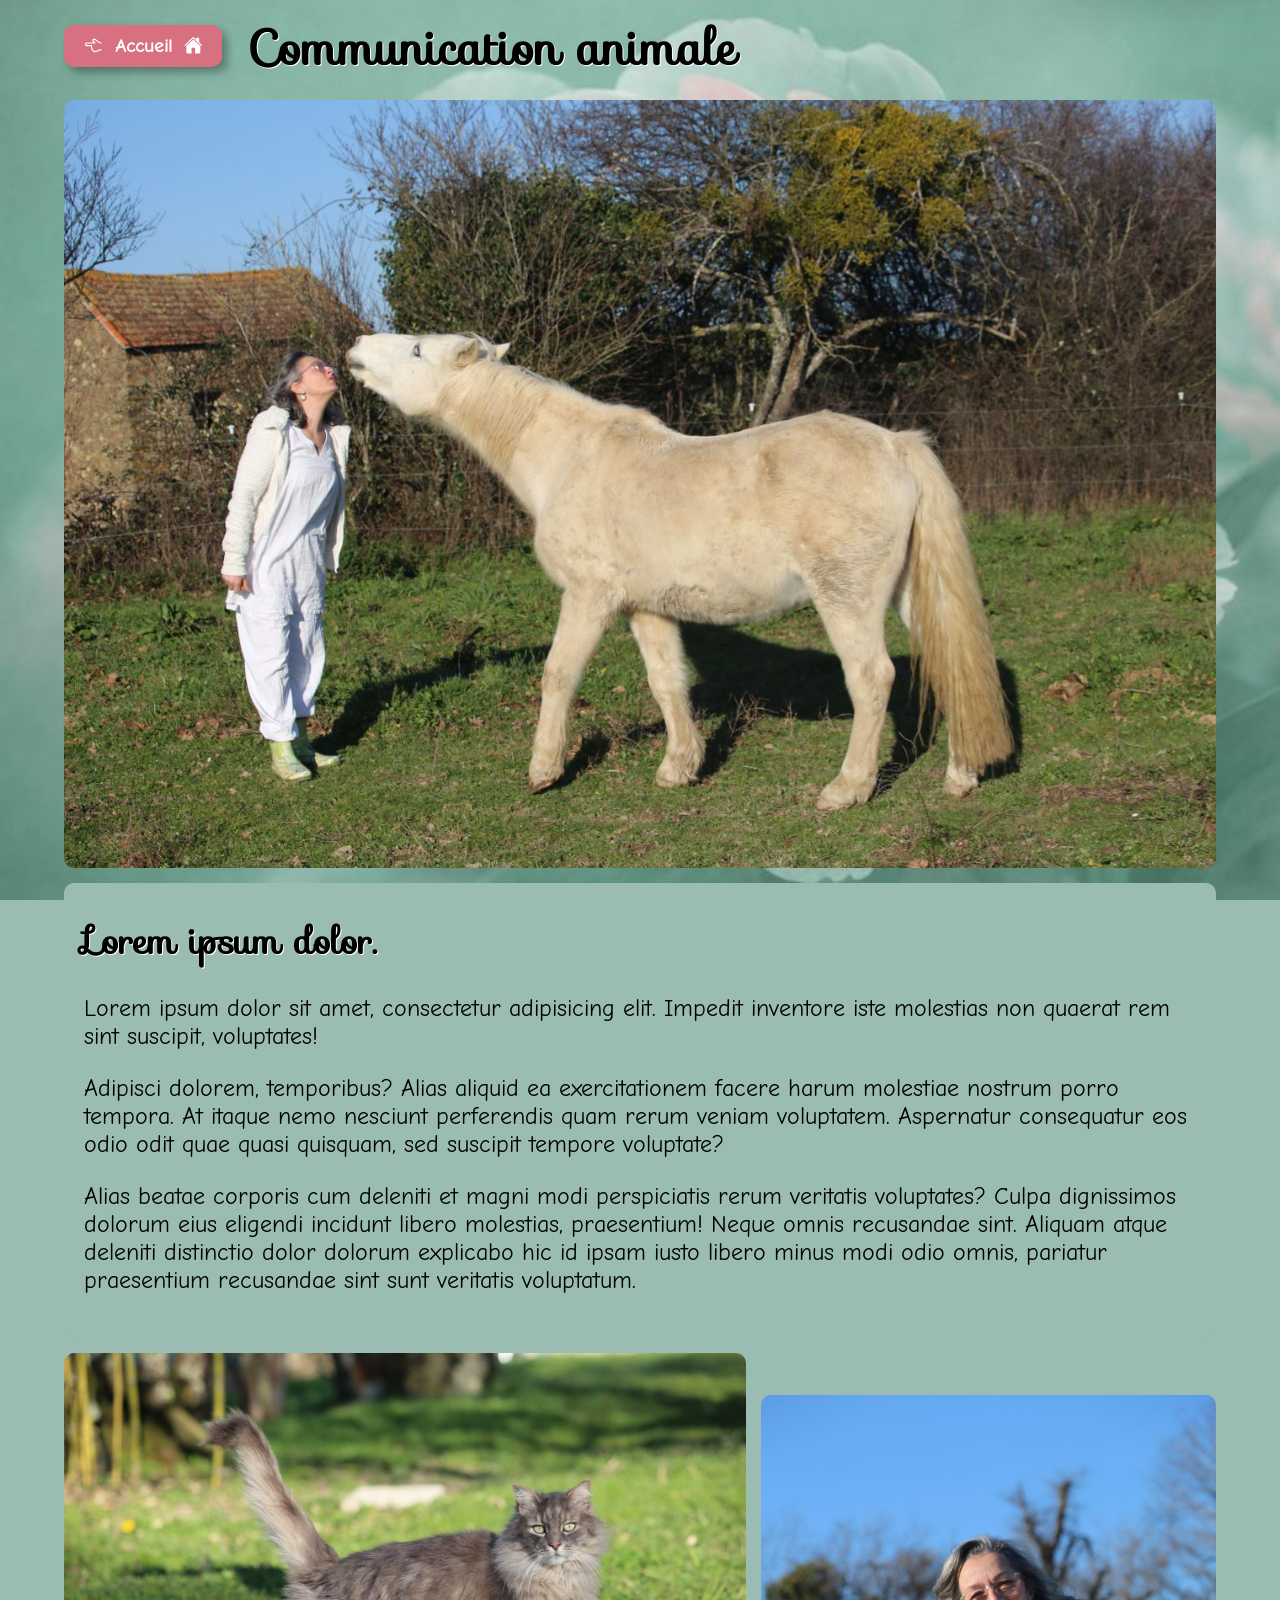
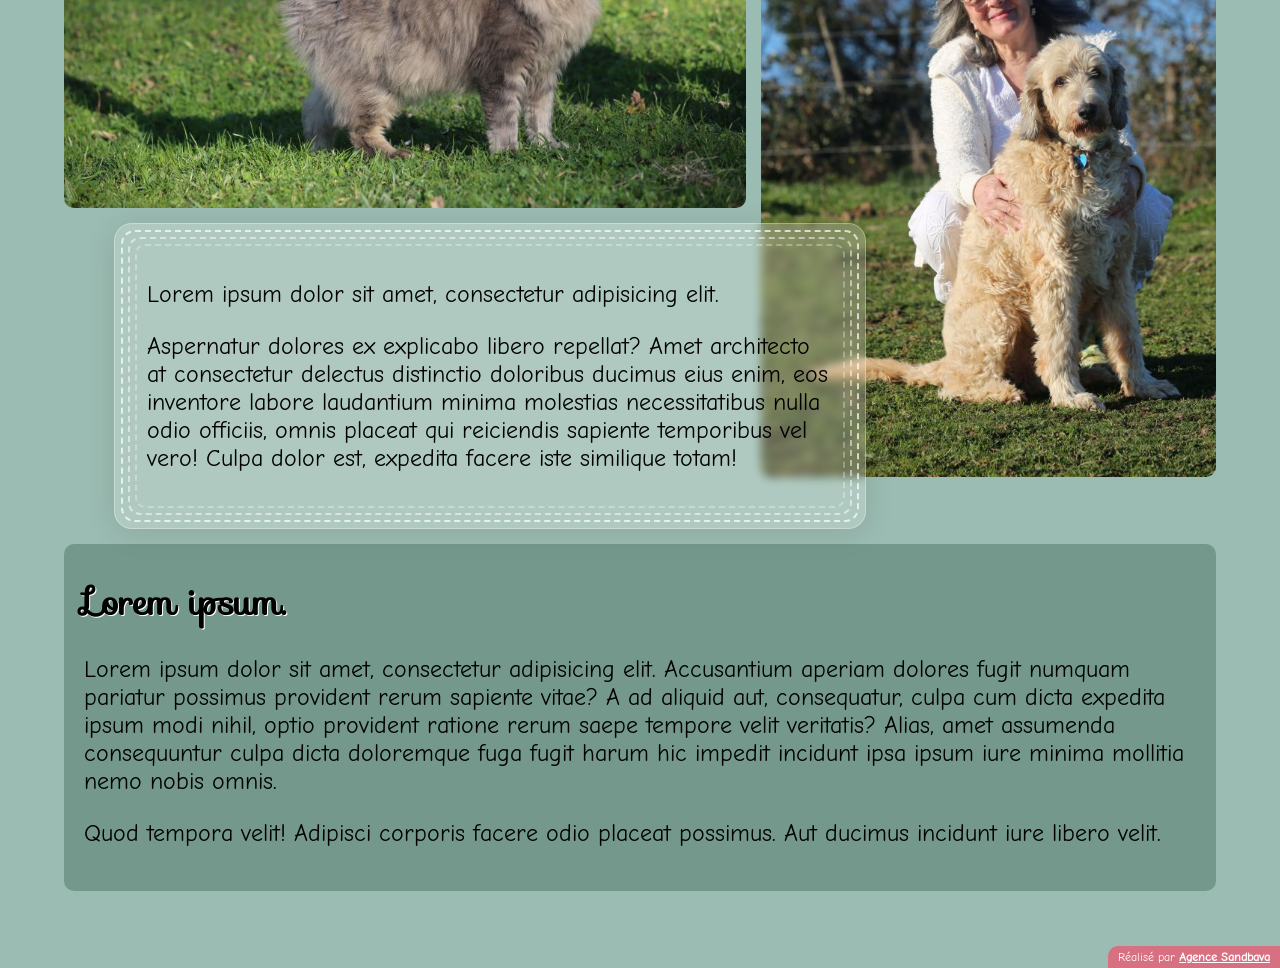
==== communication-animale/index.html @ 806cb06a "text in p" ====
<!DOCTYPE html>
<html lang="en">
<head>
    <meta charset="UTF-8">
    <meta name="viewport" content="width=device-width, initial-scale=1.0">
    <title>Isabelle, Soins Esséniens et Communication Animale</title>
    <link rel="stylesheet" href="../css/style.css">

    <!-- Matomo -->
    <script>
        var _paq = window._paq = window._paq || [];
        /* tracker methods like "setCustomDimension" should be called before "trackPageView" */
        _paq.push(['trackPageView']);
        _paq.push(['enableLinkTracking']);
        (function() {
            var u="//matomo.sandbava.fr/";
            _paq.push(['setTrackerUrl', u+'matomo.php']);
            _paq.push(['setSiteId', '3']);
            var d=document, g=d.createElement('script'), s=d.getElementsByTagName('script')[0];
            g.async=true; g.src=u+'matomo.js'; s.parentNode.insertBefore(g,s);
        })();
    </script>
    <!-- End Matomo Code -->
</head>
<body>
    <main class="ca">
        <div class="container">
            <header>
                <a href="/" class="btn btn-swipe-reverse mt-25">
                    <span>
                        <svg class="svg-icon" xmlns="http://www.w3.org/2000/svg" width="1em" height="1em" viewBox="0 0 24 24"><path fill="none" stroke="currentColor" stroke-linecap="round" stroke-linejoin="round" stroke-width="1.5" d="M21.999 8.834h-.948a3 3 0 0 1-1.791-.595L14.357 4.58c-.566-.422-1.267-.759-1.915-.48c-1.049.451-1.73 1.723-.158 3.28l1.71 1.598H3.57c-2.044.056-2.145 3.345 0 3.486h5.94c-.192 1.48.852 8.454 5.272 7.437l.633-.143c.92-.206 2.557-.814 3.514-1.485c.997-.697 2.585-.451 3.07-.451"/></svg>
                         Accueil 
                        <svg class="svg-icon" xmlns="http://www.w3.org/2000/svg" width="1em" height="1em" viewBox="0 0 512 512"><path fill="currentColor" d="M261.56 101.28a8 8 0 0 0-11.06 0L66.4 277.15a8 8 0 0 0-2.47 5.79L63.9 448a32 32 0 0 0 32 32H192a16 16 0 0 0 16-16V328a8 8 0 0 1 8-8h80a8 8 0 0 1 8 8v136a16 16 0 0 0 16 16h96.06a32 32 0 0 0 32-32V282.94a8 8 0 0 0-2.47-5.79Z"/><path fill="currentColor" d="m490.91 244.15l-74.8-71.56V64a16 16 0 0 0-16-16h-48a16 16 0 0 0-16 16v32l-57.92-55.38C272.77 35.14 264.71 32 256 32c-8.68 0-16.72 3.14-22.14 8.63l-212.7 203.5c-6.22 6-7 15.87-1.34 22.37A16 16 0 0 0 43 267.56L250.5 69.28a8 8 0 0 1 11.06 0l207.52 198.28a16 16 0 0 0 22.59-.44c6.14-6.36 5.63-16.86-.76-22.97"/></svg>
                    </span>
                </a>
                <h1 class="my-10 mx-25">Communication animale</h1>
            </header>
            <section><img src="../images/cheval.jpg" alt="Isabelle et son cheval" class="rounded-corners vertical-align-bottom"/></section>
            <section class="p-20 green-bg rounded-corners">
                <h2 class="my-10">Lorem ipsum dolor.</h2>
                <p>Lorem ipsum dolor sit amet, consectetur adipisicing elit. Impedit inventore iste molestias non quaerat rem sint suscipit, voluptates!</p>
                <p>Adipisci dolorem, temporibus? Alias aliquid ea exercitationem facere harum molestiae nostrum porro tempora. At itaque nemo nesciunt perferendis quam rerum veniam voluptatem. Aspernatur consequatur eos odio odit quae quasi quisquam, sed suscipit tempore voluptate?</p>
                <p>Alias beatae corporis cum deleniti et magni modi perspiciatis rerum veritatis voluptates? Culpa dignissimos dolorum eius eligendi incidunt libero molestias, praesentium! Neque omnis recusandae sint. Aliquam atque deleniti distinctio dolor dolorum explicabo hic id ipsam iusto libero minus modi odio omnis, pariatur praesentium recusandae sint sunt veritatis voluptatum.</p>
            </section>
            <section class="row mb-0-sm">
                <div class="col col-60pc-sm">
                    <img src="../images/chat.jpg" alt="Chat d'Isabelle" class="mb-15 rounded-corners vertical-align-bottom"/>
                    <div class="glass-box glass-box-overlay mb-15">
                        <div class="dash-01">
                            <div class="dash-02">
                                <div class="dash-03">
                                    <p>Lorem ipsum dolor sit amet, consectetur adipisicing elit.</p>
                                    <p>Aspernatur dolores ex explicabo libero repellat? Amet architecto at consectetur delectus distinctio doloribus ducimus eius enim, eos inventore labore laudantium minima molestias necessitatibus nulla odio officiis, omnis placeat qui reiciendis sapiente temporibus vel vero! Culpa dolor est, expedita facere iste similique totam!</p>
                                </div>
                            </div>
                        </div>
                    </div>
                </div>
                <div class="col col-40pc-sm mb-15 text-align-center">
                    <img src="../images/yogi.jpg" alt="Isabelle et son chien Yogi" class="mt--10-sm rounded-corners vertical-align-bottom"/>
                </div>
            </section>
            <section class="p-20 dark-green-bg rounded-corners">
                <h2 class="my-10">Lorem ipsum.</h2>
                <p>Lorem ipsum dolor sit amet, consectetur adipisicing elit. Accusantium aperiam dolores fugit numquam pariatur possimus provident rerum sapiente vitae? A ad aliquid aut, consequatur, culpa cum dicta expedita ipsum modi nihil, optio provident ratione rerum saepe tempore velit veritatis? Alias, amet assumenda consequuntur culpa dicta doloremque fuga fugit harum hic impedit incidunt ipsa ipsum iure minima mollitia nemo nobis omnis.</p>
                <p>Quod tempora velit! Adipisci corporis facere odio placeat possimus. Aut ducimus incidunt iure libero velit.</p>
            </section>
        </div>
    </main>
    <footer>
        <div id="agence-sandbava">
            Réalisé par <a href="https://www.sandbava.fr">Agence Sandbava</a>
        </div>
    </footer>
</body>
</html>
---- css/style.css ----
@font-face {
    font-family: 'Sofia';
    src: url('../fonts/Sofia-Regular.ttf') format('truetype');
    font-weight: normal;
    font-style: normal;
    font-display: swap;
}

@font-face {
    font-family: 'Comic Neue';
    src: url('../fonts/ComicNeue-Regular.ttf') format('truetype');
    font-weight: normal;
    font-style: normal;
    font-display: swap;
}

*, *::before, *::after{
    box-sizing: border-box;
}

:root {
    --color-green: #9BBCB2;
    --color-light-green: #bed9d0;
    --color-dark-green: #74998C;
    --color-red-light: #d77182;
    --color-red-dark: #c94e5d;
}

img {
    max-width: 100%;
}

html, body {
    height: 100%;
    margin: 0;
}

body {
    display: flex;
    flex-direction: column;

    font-family: Comic Neue;
    font-size: 18pt;
    margin: 0;
    background-color: var(--color-green);
    background-image: url("/images/pivoine.jpg");
    background-size: cover;
    background-position: center;
    background-repeat: no-repeat;
    background-attachment: fixed;
}

main {
    flex: 1;
}

header {
    display: block;
    text-align: center;
    min-height: 100px;
    width: 100%;
}

section {
    margin-bottom: 15px;
}

h1, h2, h3, h4, h5, h6 {
    font-family: "Sofia";
    margin: 40px 0 10px 0;
    text-shadow: 1px 1px 0 #FFF;

}

.noselect {
    -webkit-touch-callout: none; /* iOS Safari */
    -webkit-user-select: none; /* Safari */
    -khtml-user-select: none; /* Konqueror HTML */
    -moz-user-select: none; /* Old versions of Firefox */
    -ms-user-select: none; /* Internet Explorer/Edge */
    user-select: none; /* Non-prefixed version, currently
                                  supported by Chrome, Edge, Opera and Firefox */
}

.p-20 {
    padding: 20px;
}

.my-10 {
    margin-top: 10px;
    margin-bottom: 10px;
}

.mt-25 {
    margin-top: 25px;
}

.mx-25 {
    margin-left: 25px;
    margin-right: 25px;
}

.mb-60 {
    margin-bottom: 60px;
}

.mb-15 {
    margin-bottom: 15px;
}

.text-align-center {
    text-align: center;
}

.vertical-align-bottom {
    vertical-align: bottom;
}

.rounded-corners {
    border-radius: 10px;
}

.container {
    width: 90%;
    max-width: 1200px;
    margin: 0 auto;
}

.container-large {
    width: 90%;
    max-width: 1400px;
    margin: 0 auto;
}

.glass-box{
    padding: 6px;
    border: 1px solid rgba(255, 255, 255, 0.3);

    background: rgba(255, 255, 255, 0.2);
    border-radius: 18px;
    box-shadow: 0 4px 30px rgba(0, 0, 0, 0.1);
    backdrop-filter: blur(5px);
    -webkit-backdrop-filter: blur(5px);
}

.dash-01 {
    padding:5px;
    border-radius: 14px;
    border: 2px dashed rgba(255, 255, 255, 0.7);
}

.dash-02 {
    padding:5px;
    border-radius: 12px;
    border: 2px dashed rgba(255, 255, 255, 0.5);
}

.dash-03 {
    padding:20px;
    border-radius: 10px;
    border: 2px dashed rgba(255, 255, 255, 0.3);
}

.glass-box-overlay {
    position: unset;
}

.col-40pc-sm {
    width: 100%;
}

.col-60pc-sm {
    width: 100%;
}

.green-bg {
    background-color: var(--color-green);
}

.light-green-bg {
    background-color: var(--color-light-green);
}

.dark-green-bg {
    background-color: var(--color-dark-green);
}

.row {
    display: block;
}

.titles {
    text-align: center;
}

.svg-icon {
    margin-bottom: -3px;
}

a h1 {
    color: black;
    transition: color 0.2s ease-in-out;
}

a:hover h1 {
    color: #551A8B;
}

.pointing-right {
    width: 24px;
    margin-bottom: -4px;
}

.float-right {
    float: right;
}

.float-left {
    float: left;
}

.active-zone {
    /*cursor: pointer;*/
}

.btn {
    text-decoration: none;
    color: white;
    font-size: 14pt;
    padding: 10px 20px;
    font-weight: bold;
    border-radius: 10px;
    box-shadow: 5px 5px 10px #00000055;
    height: 42px;
}

/* base commune */
.btn-swipe,
.btn-swipe-reverse {
    position: relative;
    display: inline-block;
    overflow: hidden;
    background: var(--color-red-light);
}

/* couche animée */
.btn-swipe::before,
.btn-swipe-reverse::before {
    content: "";
    position: absolute;
    inset: 0;
    background: var(--color-red-dark);
    transition: transform 0.4s ease-in-out;
    z-index: 0;
}

/* direction gauche → droite */
.btn-swipe::before {
    transform: translateX(-100%);
}

.btn-swipe:hover::before {
    transform: translateX(0);
}

/* direction droite → gauche */
.btn-swipe-reverse::before {
    transform: translateX(100%);
}

.btn-swipe-reverse:hover::before {
    transform: translateX(0);
}

/* texte au-dessus */
.btn-swipe span,
.btn-swipe-reverse span {
    position: relative;
    z-index: 1;
}

#portrait-isabelle {
    border-radius: 8px;
    aspect-ratio: 684/1024;
    max-height: 600px;
}

.height-fit-content {
    height: fit-content;
}

#agence-sandbava {
    float: right;
    color: white;
    font-size: 12px;
    background-color: var(--color-red-light);
    padding: 4px 10px;
    border-radius: 10px 0 0 0;
    margin-top: 40px;
}

#agence-sandbava a {
    color: white;
    font-weight: bold;
}

@media (min-width:768px)
{
    header {
        display: flex;
        justify-content: flex-start;
        text-align: unset;
    }
}

@media (min-width:992px)
{
    body {
        background-position: unset;
    }

    .row {
        display: flex;
        justify-content: center;
        align-items: center;
        gap:15px;
    }

    .row-gap-50 {
        gap:50px;
    }

    .row-reverse {
        flex-direction: row-reverse;
    }

    .absolute-center{
        position: absolute;
        top: 50%;
        transform: translateY(-50%);
    }

    .titles {
        text-align: left;
    }

    .col-1-sm {
        order:1;
    }

    .col-2-sm {
        order: 2;
    }

    .dash-03 {
        padding:10px;
    }

    .glass-box-overlay {
        position: relative;
        z-index: 2;
        margin-right: -120px;
        margin-left: 50px;
    }

    .col-40pc-sm {
        width: 40%;
    }

    .col-60pc-sm {
        width: 60%;
    }

    .mb-0-sm {
        margin-bottom: 0px;
    }

    .mt--10-sm {
        margin-top: -10px;
    }

    .pr-40-sm {
        padding-right: 40px;
    }
}
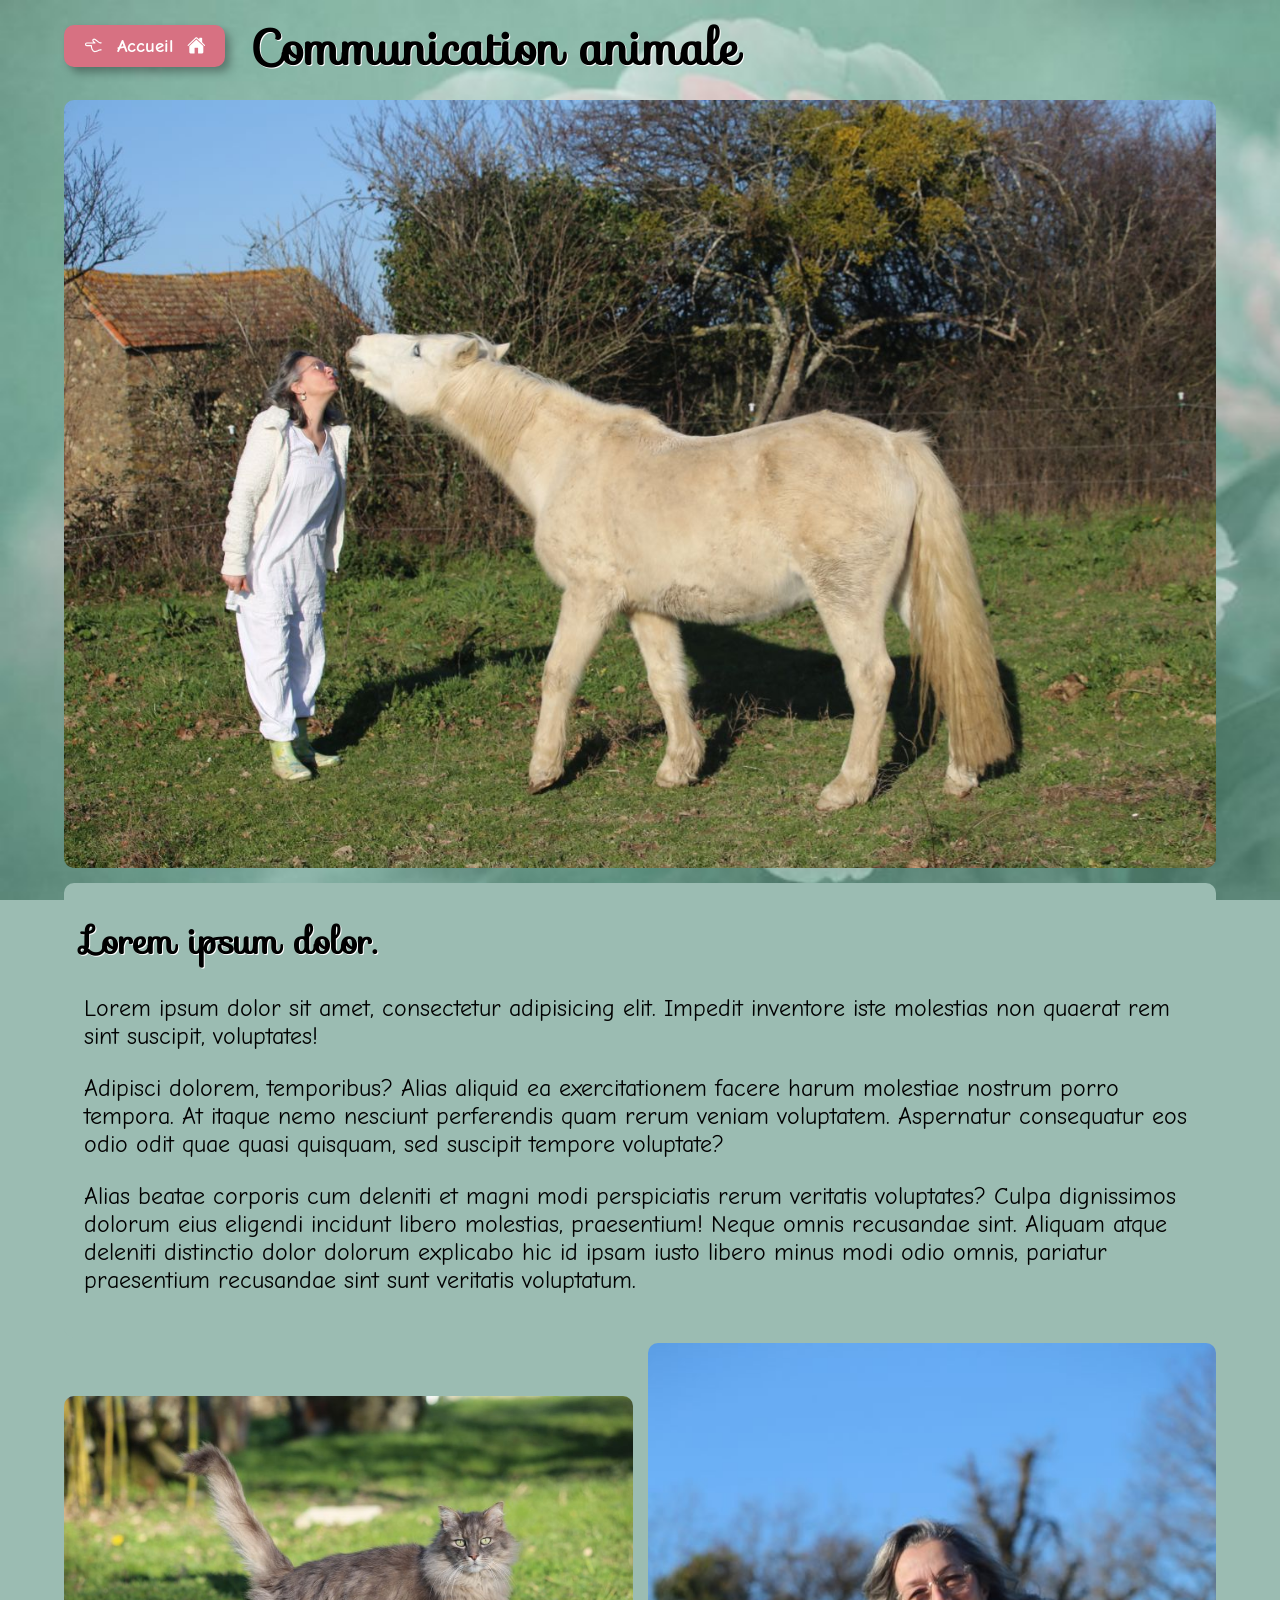
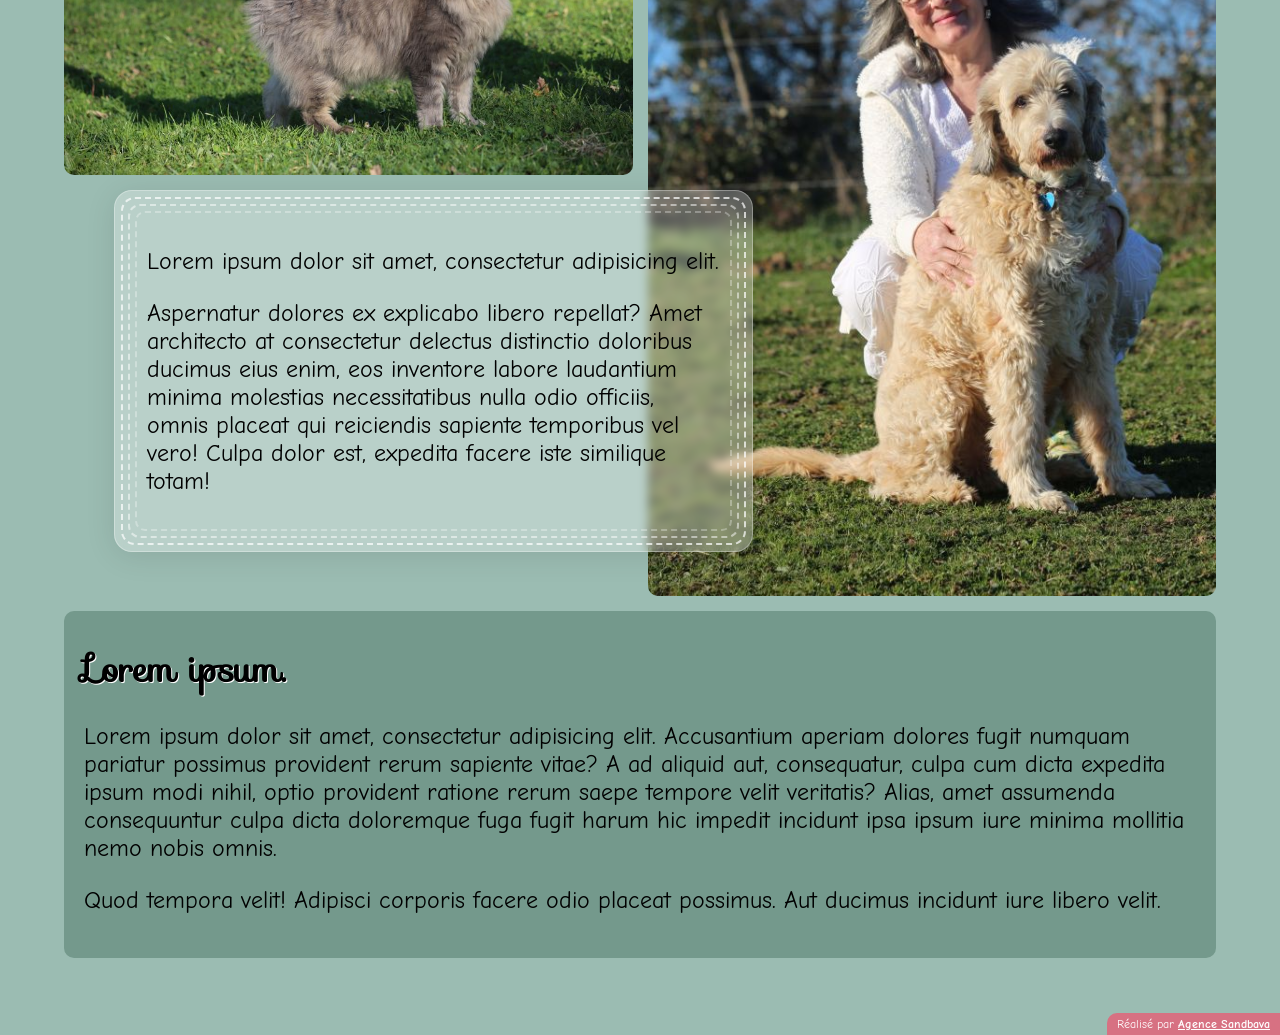
==== commit 8e18246e: "Page titles" ====
--- a/communication-animale/index.html
+++ b/communication-animale/index.html
@@ -3,7 +3,7 @@
 <head>
     <meta charset="UTF-8">
     <meta name="viewport" content="width=device-width, initial-scale=1.0">
-    <title>Isabelle, Soins Esséniens et Communication Animale</title>
+    <title>Communication Animale :: Isabelle</title>
     <link rel="stylesheet" href="../css/style.css">
 
     <!-- Matomo -->
--- a/css/style.css
+++ b/css/style.css
@@ -11,6 +11,30 @@
     src: url('../fonts/ComicNeue-Regular.ttf') format('truetype');
     font-weight: normal;
     font-style: normal;
+    font-display: swap;
+}
+
+@font-face {
+    font-family: 'Comic Neue';
+    src: url('../fonts/ComicNeue-Bold.ttf') format('truetype');
+    font-weight: bold;
+    font-style: normal;
+    font-display: swap;
+}
+
+@font-face {
+    font-family: 'Comic Neue';
+    src: url('../fonts/ComicNeue-Italic.ttf') format('truetype');
+    font-weight: normal;
+    font-style: italic;
+    font-display: swap;
+}
+
+@font-face {
+    font-family: 'Comic Neue';
+    src: url('../fonts/ComicNeue-BoldItalic.ttf') format('truetype');
+    font-weight: bold;
+    font-style: italic;
     font-display: swap;
 }
 
@@ -136,7 +160,7 @@
     padding: 6px;
     border: 1px solid rgba(255, 255, 255, 0.3);
 
-    background: rgba(255, 255, 255, 0.2);
+    background: rgba(255, 255, 255, 0.3);
     border-radius: 18px;
     box-shadow: 0 4px 30px rgba(0, 0, 0, 0.1);
     backdrop-filter: blur(5px);
@@ -185,8 +209,42 @@
     background-color: var(--color-dark-green);
 }
 
+.white-bg {
+    background-color: white;
+}
+
+.red-light-bg {
+    background-color: var(--color-red-light);
+}
+
+.gradient-green-bg {
+    background: #BED9D0;
+    background: linear-gradient(0deg, var(--color-light-green) 0%, var(--color-green) 100%);
+}
+
+.reverse-gradient-green-bg {
+    background: #BED9D0;
+    background: linear-gradient(0deg, var(--color-dark-green) 0%, var(--color-light-green) 100%);
+}
+
+.color-white {
+    color: white;
+}
+
+.bold {
+    font-weight: bold;
+}
+
+.italic {
+    font-style: italic;
+}
+
 .row {
     display: block;
+}
+
+.col {
+    flex: 1;
 }
 
 .titles {
@@ -382,4 +440,28 @@
     .pr-40-sm {
         padding-right: 40px;
     }
-}
+
+    .d-flex-sm {
+        display: flex;
+    }
+
+    .justify-content-center-sm {
+        justify-content: center;
+    }
+
+    .align-items-center-sm {
+        align-items: center;
+    }
+
+    .height-100pc-sm {
+        height: 100%;
+    }
+
+    .align-items-stretch-sm {
+        align-items: stretch;
+    }
+
+    .inner {
+        flex: 1; /* prend toute la hauteur */
+    }
+}
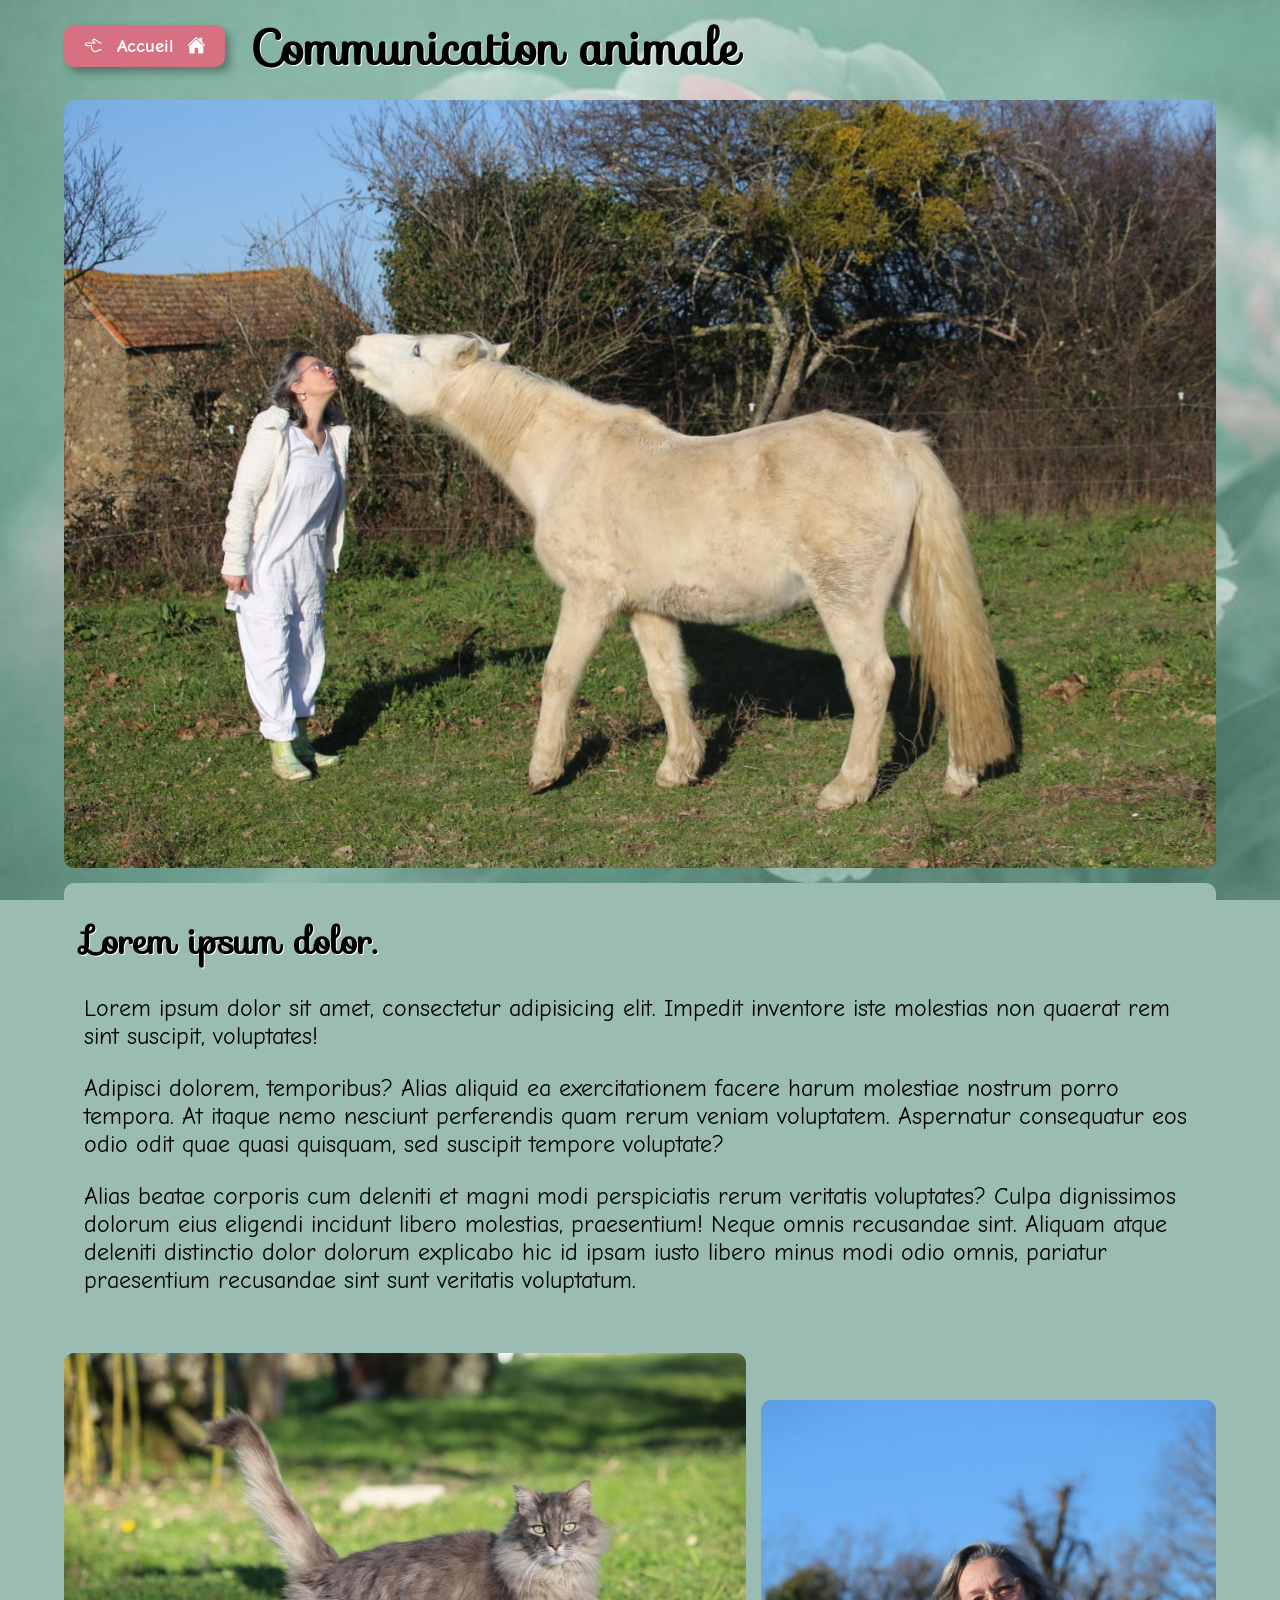
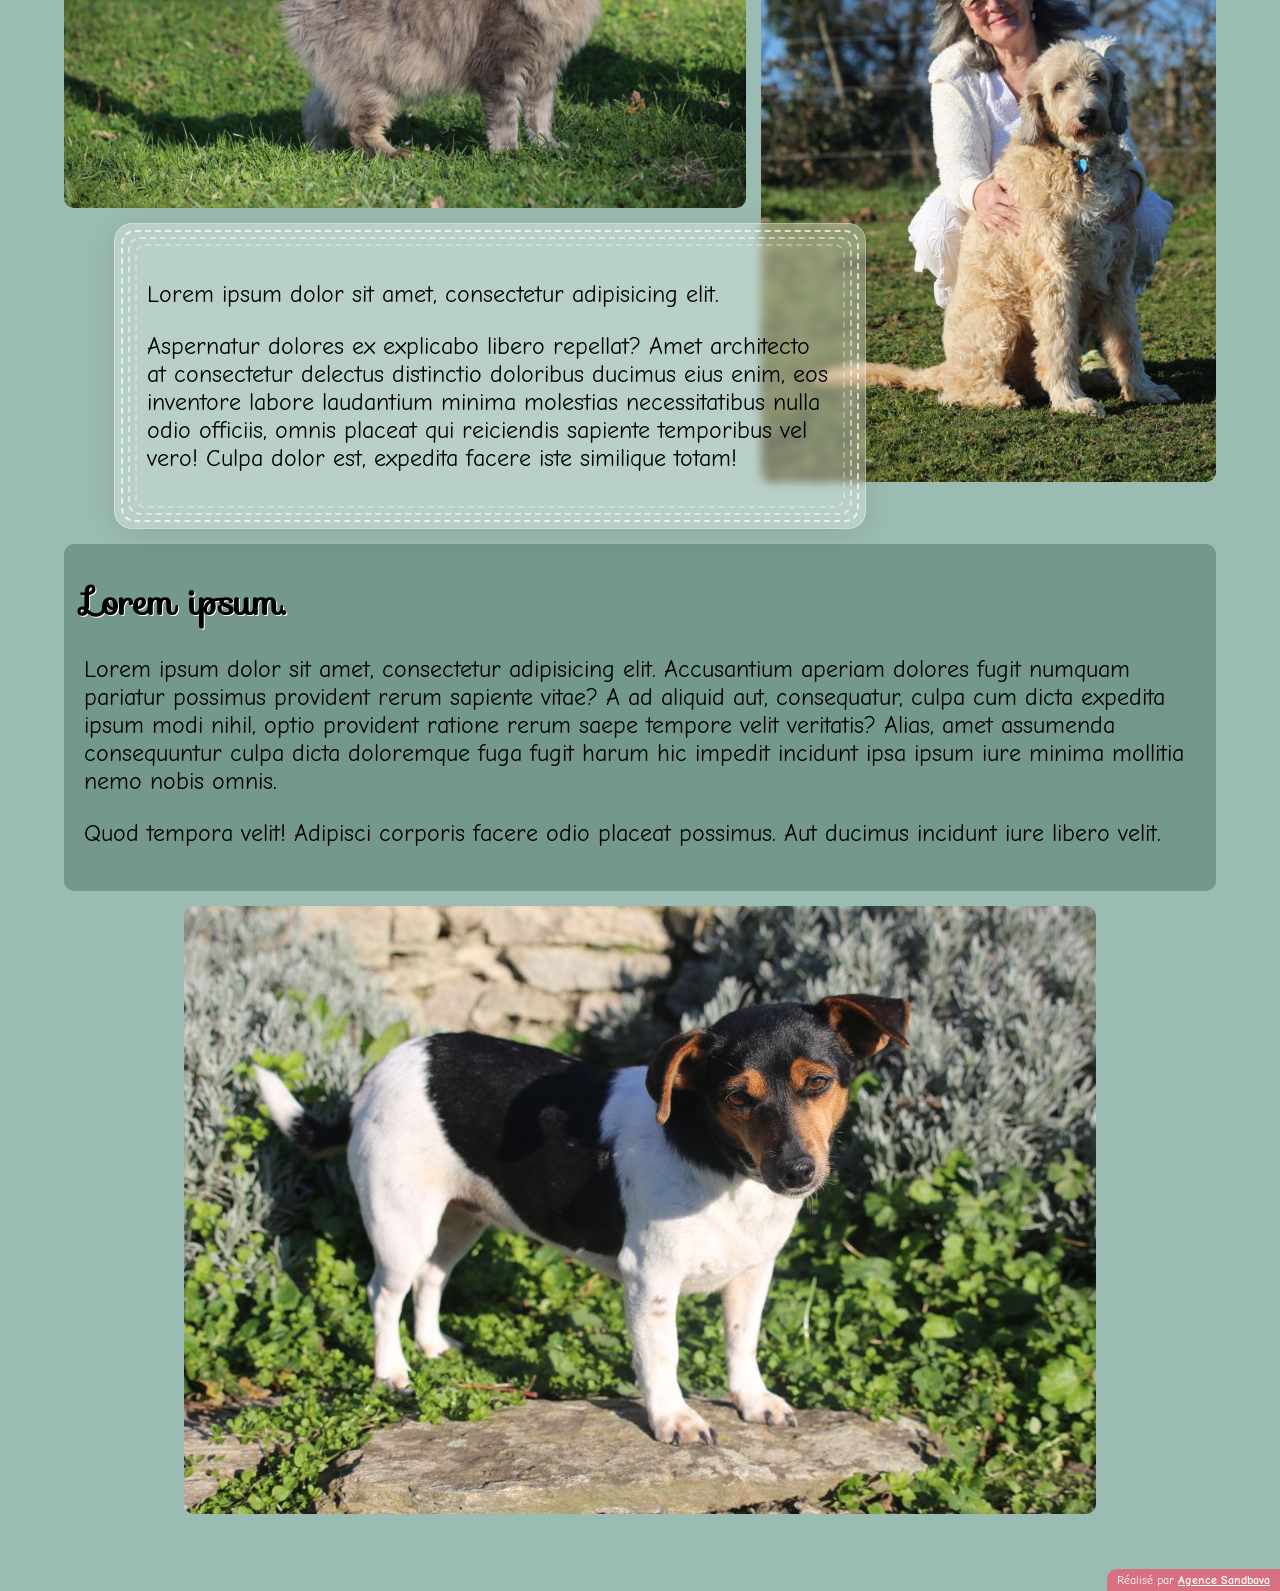
==== commit 4dafdc9d: "Add picture of Romy" ====
--- a/communication-animale/index.html
+++ b/communication-animale/index.html
@@ -43,7 +43,7 @@
                 <p>Alias beatae corporis cum deleniti et magni modi perspiciatis rerum veritatis voluptates? Culpa dignissimos dolorum eius eligendi incidunt libero molestias, praesentium! Neque omnis recusandae sint. Aliquam atque deleniti distinctio dolor dolorum explicabo hic id ipsam iusto libero minus modi odio omnis, pariatur praesentium recusandae sint sunt veritatis voluptatum.</p>
             </section>
             <section class="row mb-0-sm">
-                <div class="col col-60pc-sm">
+                <div class="col-60pc-sm">
                     <img src="../images/chat.jpg" alt="Chat d'Isabelle" class="mb-15 rounded-corners vertical-align-bottom"/>
                     <div class="glass-box glass-box-overlay mb-15">
                         <div class="dash-01">
@@ -56,14 +56,17 @@
                         </div>
                     </div>
                 </div>
-                <div class="col col-40pc-sm mb-15 text-align-center">
-                    <img src="../images/yogi.jpg" alt="Isabelle et son chien Yogi" class="mt--10-sm rounded-corners vertical-align-bottom"/>
+                <div class="col-40pc-sm mb-15 text-align-center">
+                    <img src="../images/yogi.jpg" alt="Isabelle et son chien Yogi" class=" rounded-corners vertical-align-bottom"/>
                 </div>
             </section>
             <section class="p-20 dark-green-bg rounded-corners">
                 <h2 class="my-10">Lorem ipsum.</h2>
                 <p>Lorem ipsum dolor sit amet, consectetur adipisicing elit. Accusantium aperiam dolores fugit numquam pariatur possimus provident rerum sapiente vitae? A ad aliquid aut, consequatur, culpa cum dicta expedita ipsum modi nihil, optio provident ratione rerum saepe tempore velit veritatis? Alias, amet assumenda consequuntur culpa dicta doloremque fuga fugit harum hic impedit incidunt ipsa ipsum iure minima mollitia nemo nobis omnis.</p>
                 <p>Quod tempora velit! Adipisci corporis facere odio placeat possimus. Aut ducimus incidunt iure libero velit.</p>
+            </section>
+            <section class="text-align-center">
+                <img src="../images/romy.jpg" alt="Romy la chienne d'Isabelle" class="rounded-corners vertical-align-bottom"/>
             </section>
         </div>
     </main>
--- a/css/style.css
+++ b/css/style.css
@@ -217,13 +217,13 @@
     background-color: var(--color-red-light);
 }
 
-.gradient-green-bg {
-    background: #BED9D0;
+.gradient-light-to-normal-green-bg {
+    background: var(--color-light-green);
     background: linear-gradient(0deg, var(--color-light-green) 0%, var(--color-green) 100%);
 }
 
-.reverse-gradient-green-bg {
-    background: #BED9D0;
+.gradient-dark-to-light-green-bg {
+    background: var(--color-dark-green);
     background: linear-gradient(0deg, var(--color-dark-green) 0%, var(--color-light-green) 100%);
 }
 
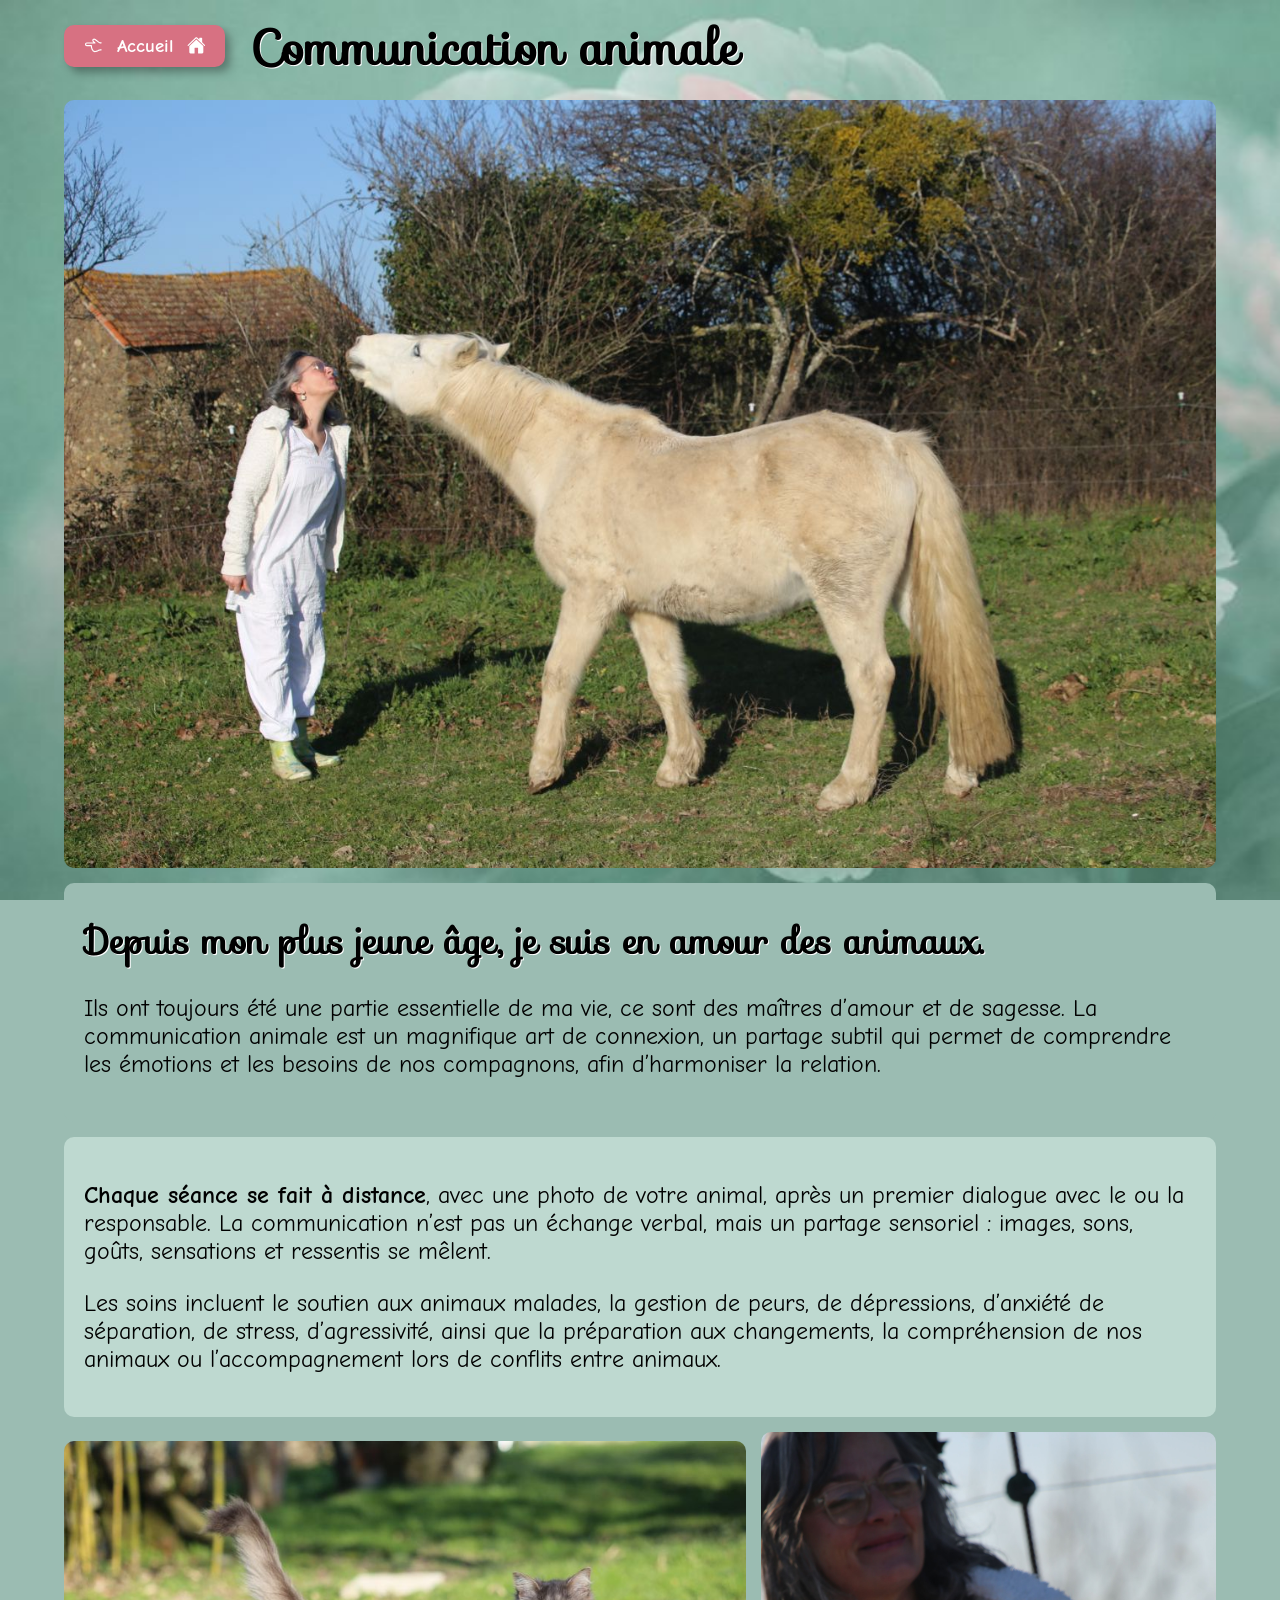
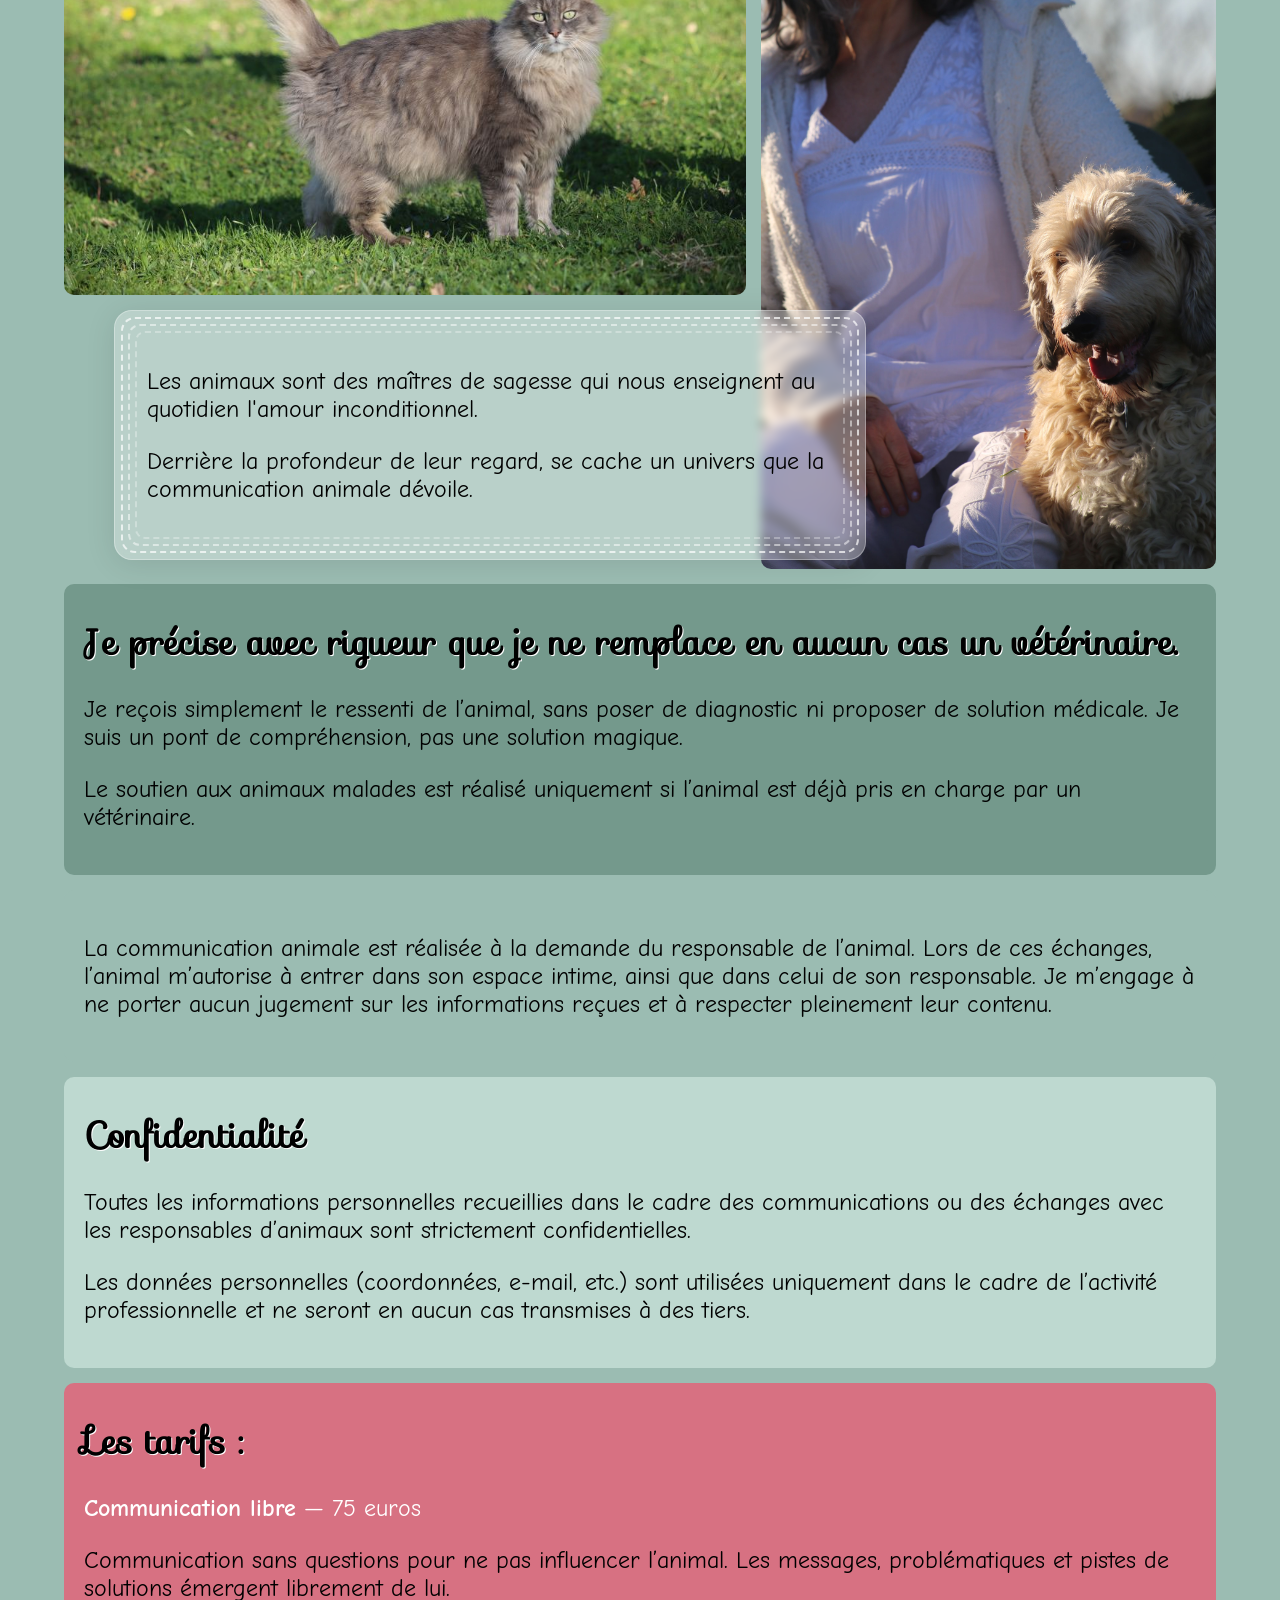
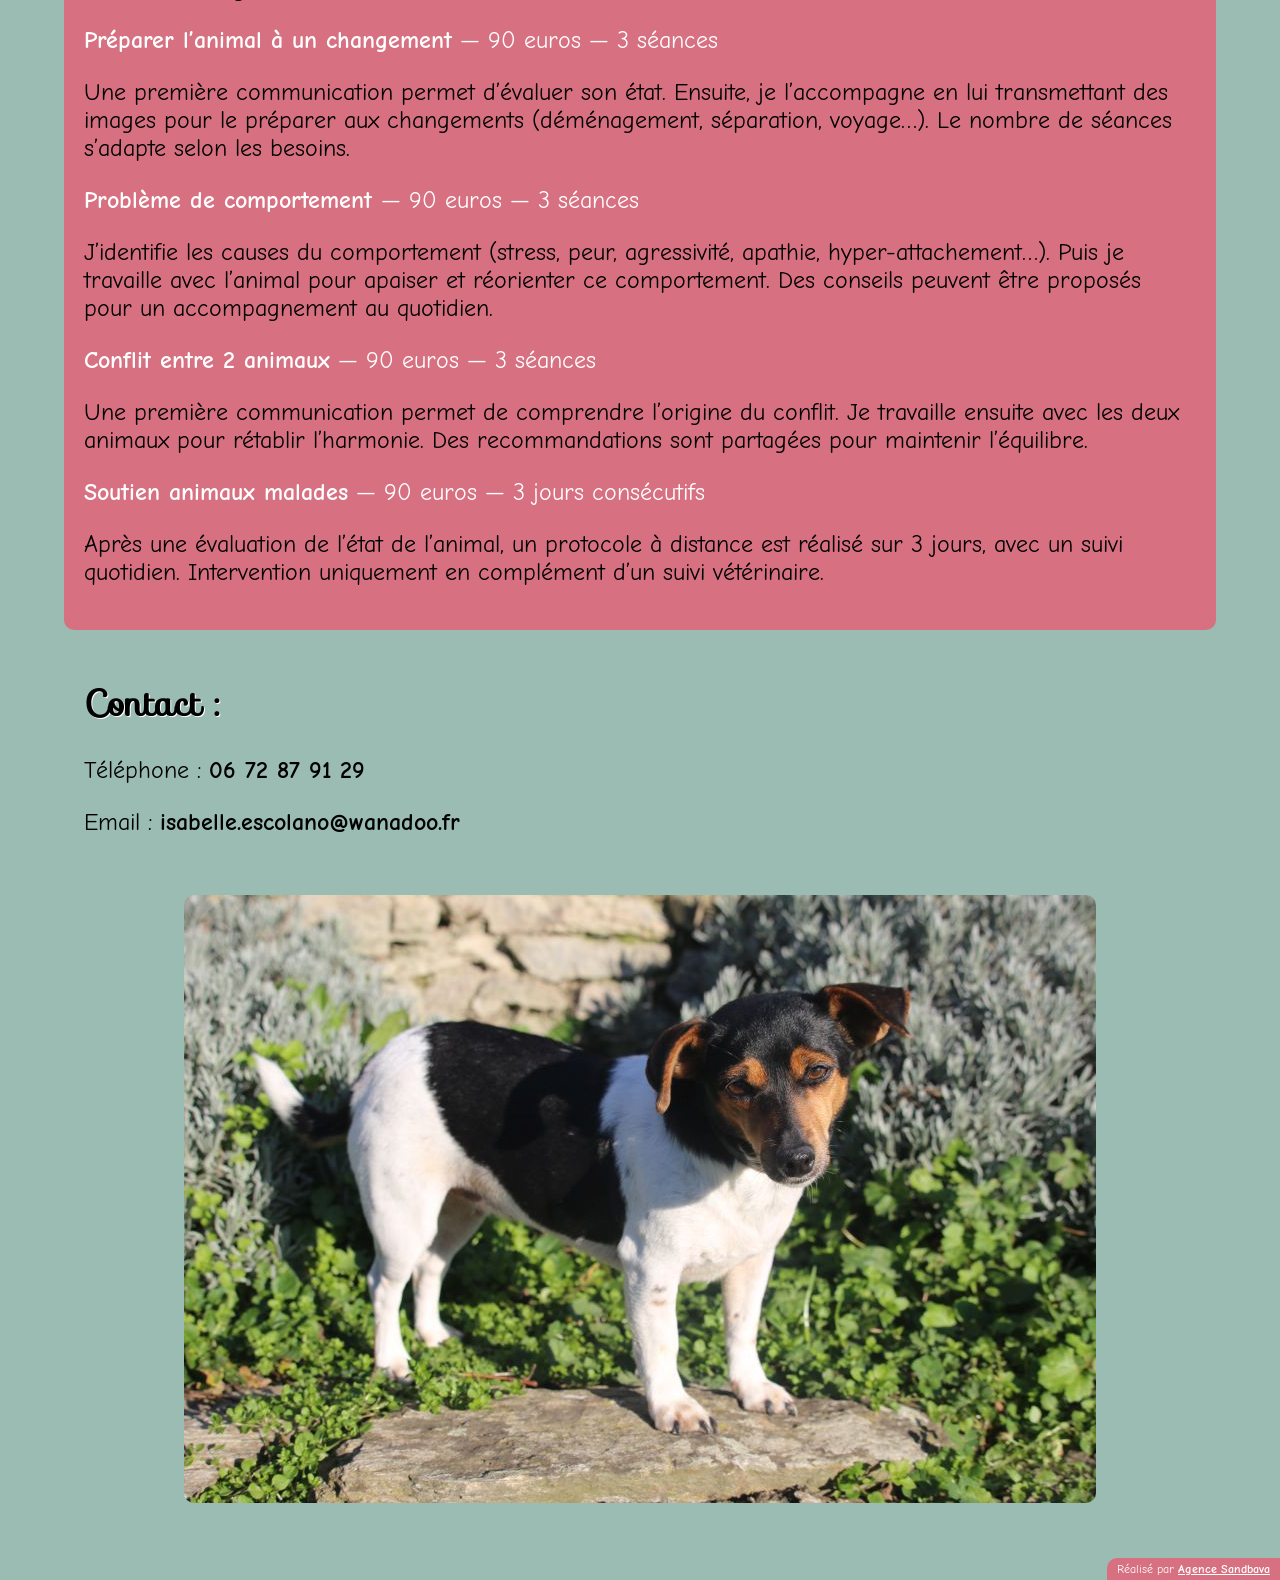
==== commit 2ac5a72c: "Add texts" ====
--- a/communication-animale/index.html
+++ b/communication-animale/index.html
@@ -37,20 +37,22 @@
             </header>
             <section><img src="../images/cheval.jpg" alt="Isabelle et son cheval" class="rounded-corners vertical-align-bottom"/></section>
             <section class="p-20 green-bg rounded-corners">
-                <h2 class="my-10">Lorem ipsum dolor.</h2>
-                <p>Lorem ipsum dolor sit amet, consectetur adipisicing elit. Impedit inventore iste molestias non quaerat rem sint suscipit, voluptates!</p>
-                <p>Adipisci dolorem, temporibus? Alias aliquid ea exercitationem facere harum molestiae nostrum porro tempora. At itaque nemo nesciunt perferendis quam rerum veniam voluptatem. Aspernatur consequatur eos odio odit quae quasi quisquam, sed suscipit tempore voluptate?</p>
-                <p>Alias beatae corporis cum deleniti et magni modi perspiciatis rerum veritatis voluptates? Culpa dignissimos dolorum eius eligendi incidunt libero molestias, praesentium! Neque omnis recusandae sint. Aliquam atque deleniti distinctio dolor dolorum explicabo hic id ipsam iusto libero minus modi odio omnis, pariatur praesentium recusandae sint sunt veritatis voluptatum.</p>
+                <h2 class="my-10">Depuis mon plus jeune âge, je suis en amour des animaux.</h2>
+                <p>Ils ont toujours été une partie essentielle de ma vie, ce sont des maîtres d’amour et de sagesse. La communication animale est un magnifique art de connexion, un partage subtil qui permet de comprendre les émotions et les besoins de nos compagnons, afin d’harmoniser la relation.</p>
+            </section>
+            <section class="p-20 light-green-bg rounded-corners">
+                <p><span class="bold">Chaque séance se fait à distance</span>, avec une photo de votre animal, après un premier dialogue avec le ou la responsable. La communication n’est pas un échange verbal, mais un partage sensoriel : images, sons, goûts, sensations et ressentis se mêlent.</p>
+                <p>Les soins incluent le soutien aux animaux malades, la gestion de peurs, de dépressions, d’anxiété de séparation, de stress, d’agressivité, ainsi que la préparation aux changements, la compréhension de nos animaux ou l’accompagnement lors de conflits entre animaux.</p>
             </section>
             <section class="row mb-0-sm">
                 <div class="col-60pc-sm">
-                    <img src="../images/chat.jpg" alt="Chat d'Isabelle" class="mb-15 rounded-corners vertical-align-bottom"/>
+                    <img src="../images/sirius.jpg" alt="Sirius le chat d'Isabelle" class="mb-15 rounded-corners vertical-align-bottom"/>
                     <div class="glass-box glass-box-overlay mb-15">
                         <div class="dash-01">
                             <div class="dash-02">
                                 <div class="dash-03">
-                                    <p>Lorem ipsum dolor sit amet, consectetur adipisicing elit.</p>
-                                    <p>Aspernatur dolores ex explicabo libero repellat? Amet architecto at consectetur delectus distinctio doloribus ducimus eius enim, eos inventore labore laudantium minima molestias necessitatibus nulla odio officiis, omnis placeat qui reiciendis sapiente temporibus vel vero! Culpa dolor est, expedita facere iste similique totam!</p>
+                                    <p>Les animaux sont des maîtres de sagesse qui nous enseignent au quotidien l'amour inconditionnel.</p>
+                                    <p>Derrière la profondeur de leur regard, se cache un univers que la communication animale dévoile.</p>
                                 </div>
                             </div>
                         </div>
@@ -61,9 +63,35 @@
                 </div>
             </section>
             <section class="p-20 dark-green-bg rounded-corners">
-                <h2 class="my-10">Lorem ipsum.</h2>
-                <p>Lorem ipsum dolor sit amet, consectetur adipisicing elit. Accusantium aperiam dolores fugit numquam pariatur possimus provident rerum sapiente vitae? A ad aliquid aut, consequatur, culpa cum dicta expedita ipsum modi nihil, optio provident ratione rerum saepe tempore velit veritatis? Alias, amet assumenda consequuntur culpa dicta doloremque fuga fugit harum hic impedit incidunt ipsa ipsum iure minima mollitia nemo nobis omnis.</p>
-                <p>Quod tempora velit! Adipisci corporis facere odio placeat possimus. Aut ducimus incidunt iure libero velit.</p>
+                <h2 class="my-10">Je précise avec rigueur que je ne remplace en aucun cas un vétérinaire.</h2>
+                <p>Je reçois simplement le ressenti de l’animal, sans poser de diagnostic ni proposer de solution médicale. Je suis un pont de compréhension, pas une solution magique.</p>
+                <p>Le soutien aux animaux malades est réalisé uniquement si l’animal est déjà pris en charge par un vétérinaire.</p>
+            </section>
+            <section class="p-20 green-bg rounded-corners">
+                <p>La communication animale est réalisée à la demande du responsable de l’animal. Lors de ces échanges, l’animal m’autorise à entrer dans son espace intime, ainsi que dans celui de son responsable. Je m’engage à ne porter aucun jugement sur les informations reçues et à respecter pleinement leur contenu.</p>
+            </section>
+            <section class="p-20 light-green-bg rounded-corners">
+                <h2 class="my-10">Confidentialité</h2>
+                <p>Toutes les informations personnelles recueillies dans le cadre des communications ou des échanges avec les responsables d’animaux sont strictement confidentielles.</p>
+                <p>Les données personnelles (coordonnées, e-mail, etc.) sont utilisées uniquement dans le cadre de l’activité professionnelle et ne seront en aucun cas transmises à des tiers.</p>
+            </section>
+            <section class="p-20 red-light-bg rounded-corners">
+                <h2 class="my-10">Les tarifs :</h2>
+                <p class="color-white"><span class="bold">Communication libre</span> — 75 euros</p>
+                <p>Communication sans questions pour ne pas influencer l’animal. Les messages, problématiques et pistes de solutions émergent librement de lui.</p>
+                <p class="color-white"><span class="bold">Préparer l’animal à un changement</span> — 90 euros — 3 séances</p>
+                <p>Une première communication permet d’évaluer son état. Ensuite, je l’accompagne en lui transmettant des images pour le préparer aux changements (déménagement, séparation, voyage…). Le nombre de séances s’adapte selon les besoins.</p>
+                <p class="color-white"><span class="bold">Problème de comportement </span> — 90 euros — 3 séances</p>
+                <p>J’identifie les causes du comportement (stress, peur, agressivité, apathie, hyper-attachement…). Puis je travaille avec l’animal pour apaiser et réorienter ce comportement. Des conseils peuvent être proposés pour un accompagnement au quotidien.</p>
+                <p class="color-white"><span class="bold">Conflit entre 2 animaux</span> — 90 euros — 3 séances</p>
+                <p>Une première communication permet de comprendre l’origine du conflit. Je travaille ensuite avec les deux animaux pour rétablir l’harmonie. Des recommandations sont partagées pour maintenir l’équilibre.</p>
+                <p class="color-white"><span class="bold">Soutien animaux malades</span> — 90 euros — 3 jours consécutifs</p>
+                <p>Après une évaluation de l’état de l’animal, un protocole à distance est réalisé sur 3 jours, avec un suivi quotidien. Intervention uniquement en complément d’un suivi vétérinaire.</p>
+            </section>
+            <section class="p-20 green-bg rounded-corners">
+                <h2 class="my-10">Contact :</h2>
+                <p>Téléphone : <span class="bold">06 72 87 91 29</span></p>
+                <p>Email : <span class="bold">isabelle.escolano@wanadoo.fr</span></p>
             </section>
             <section class="text-align-center">
                 <img src="../images/romy.jpg" alt="Romy la chienne d'Isabelle" class="rounded-corners vertical-align-bottom"/>
--- a/css/style.css
+++ b/css/style.css
@@ -224,7 +224,7 @@
 
 .gradient-dark-to-light-green-bg {
     background: var(--color-dark-green);
-    background: linear-gradient(0deg, var(--color-dark-green) 0%, var(--color-light-green) 100%);
+    background: linear-gradient(180deg, var(--color-dark-green) 0%, var(--color-light-green) 100%);
 }
 
 .color-white {
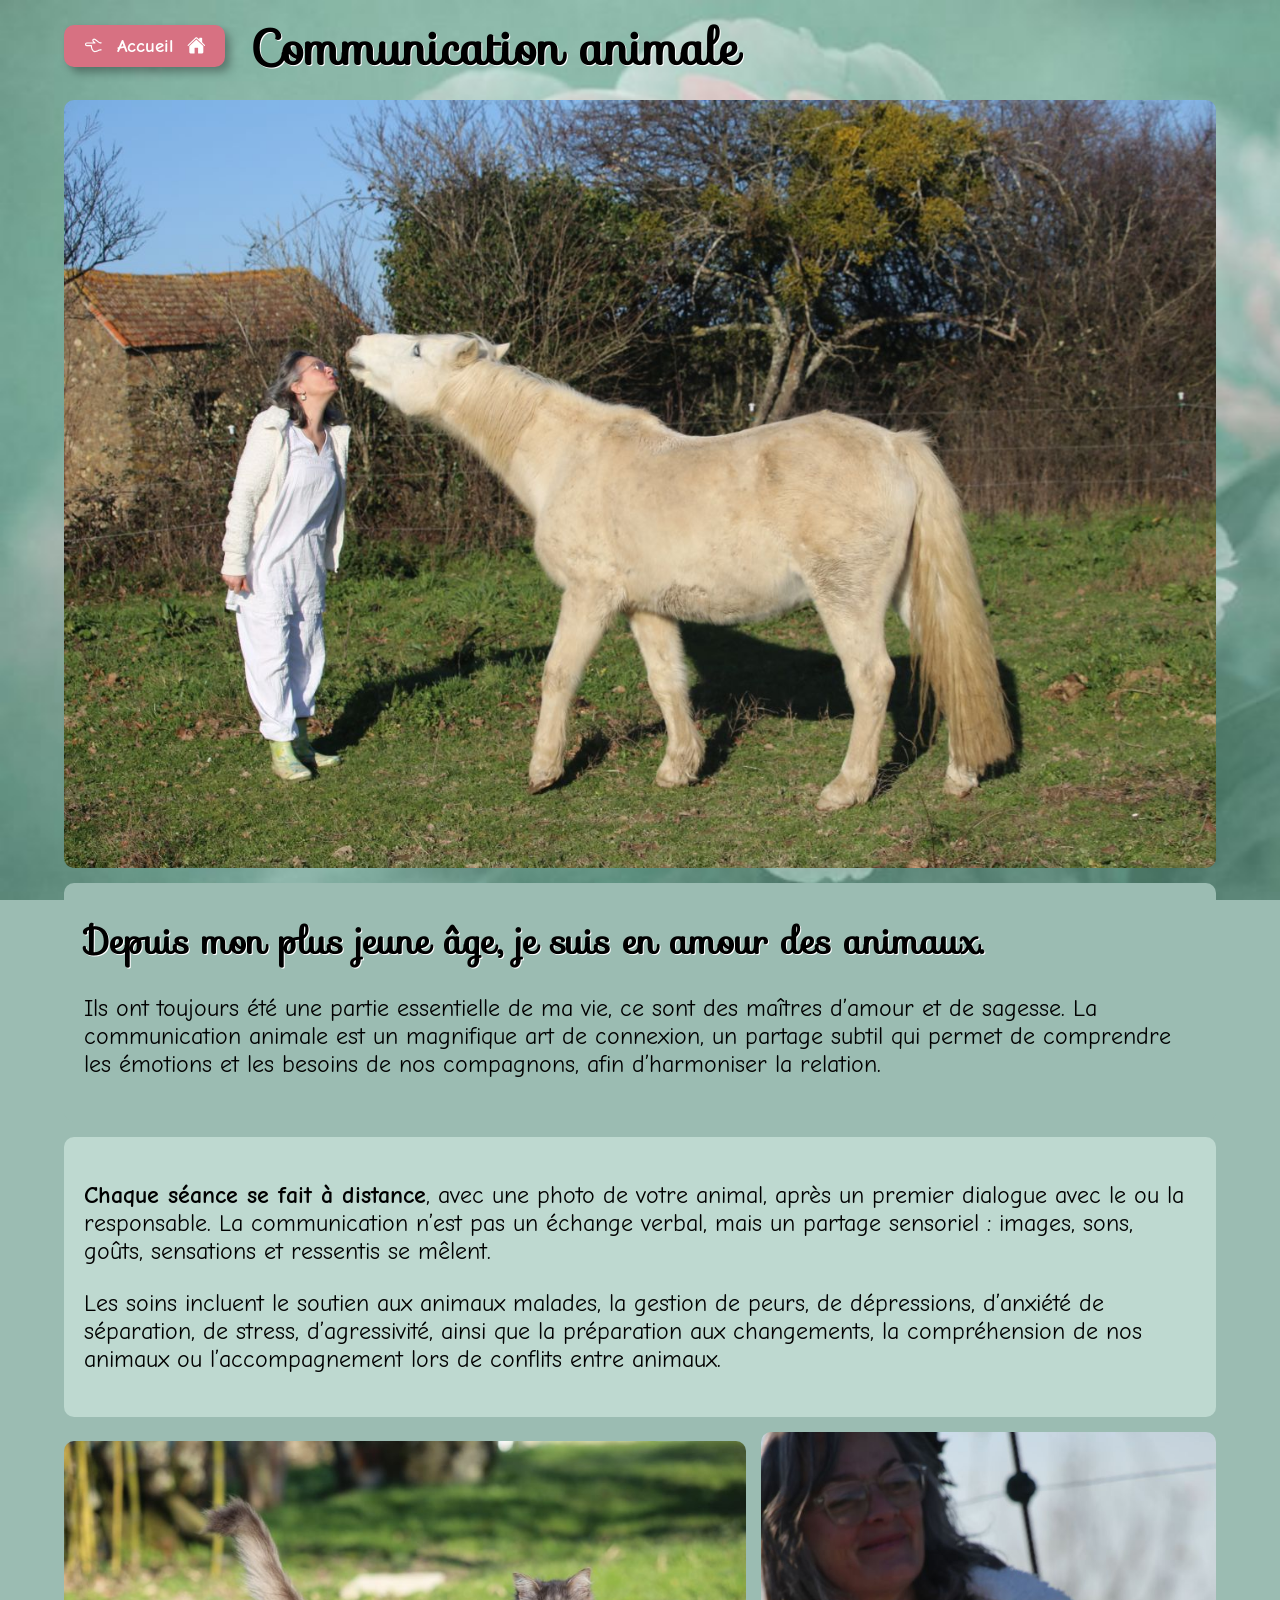
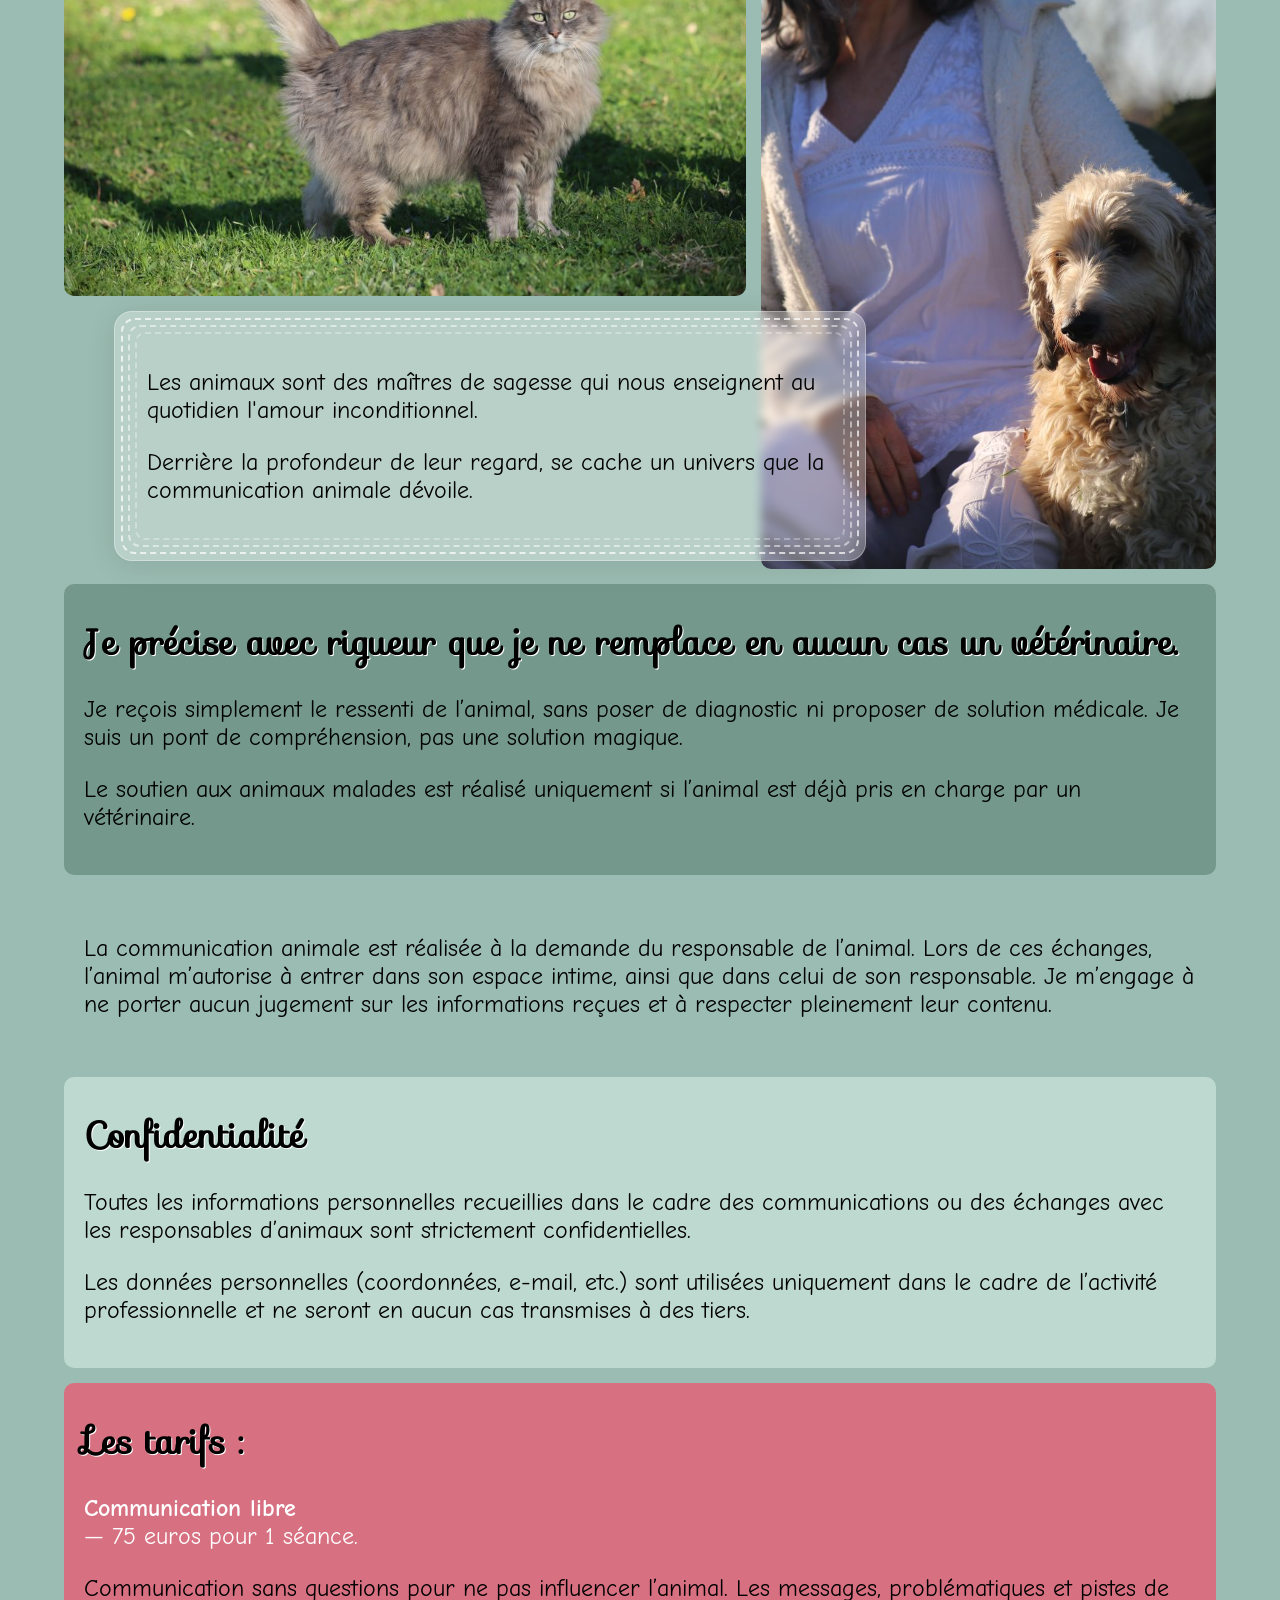
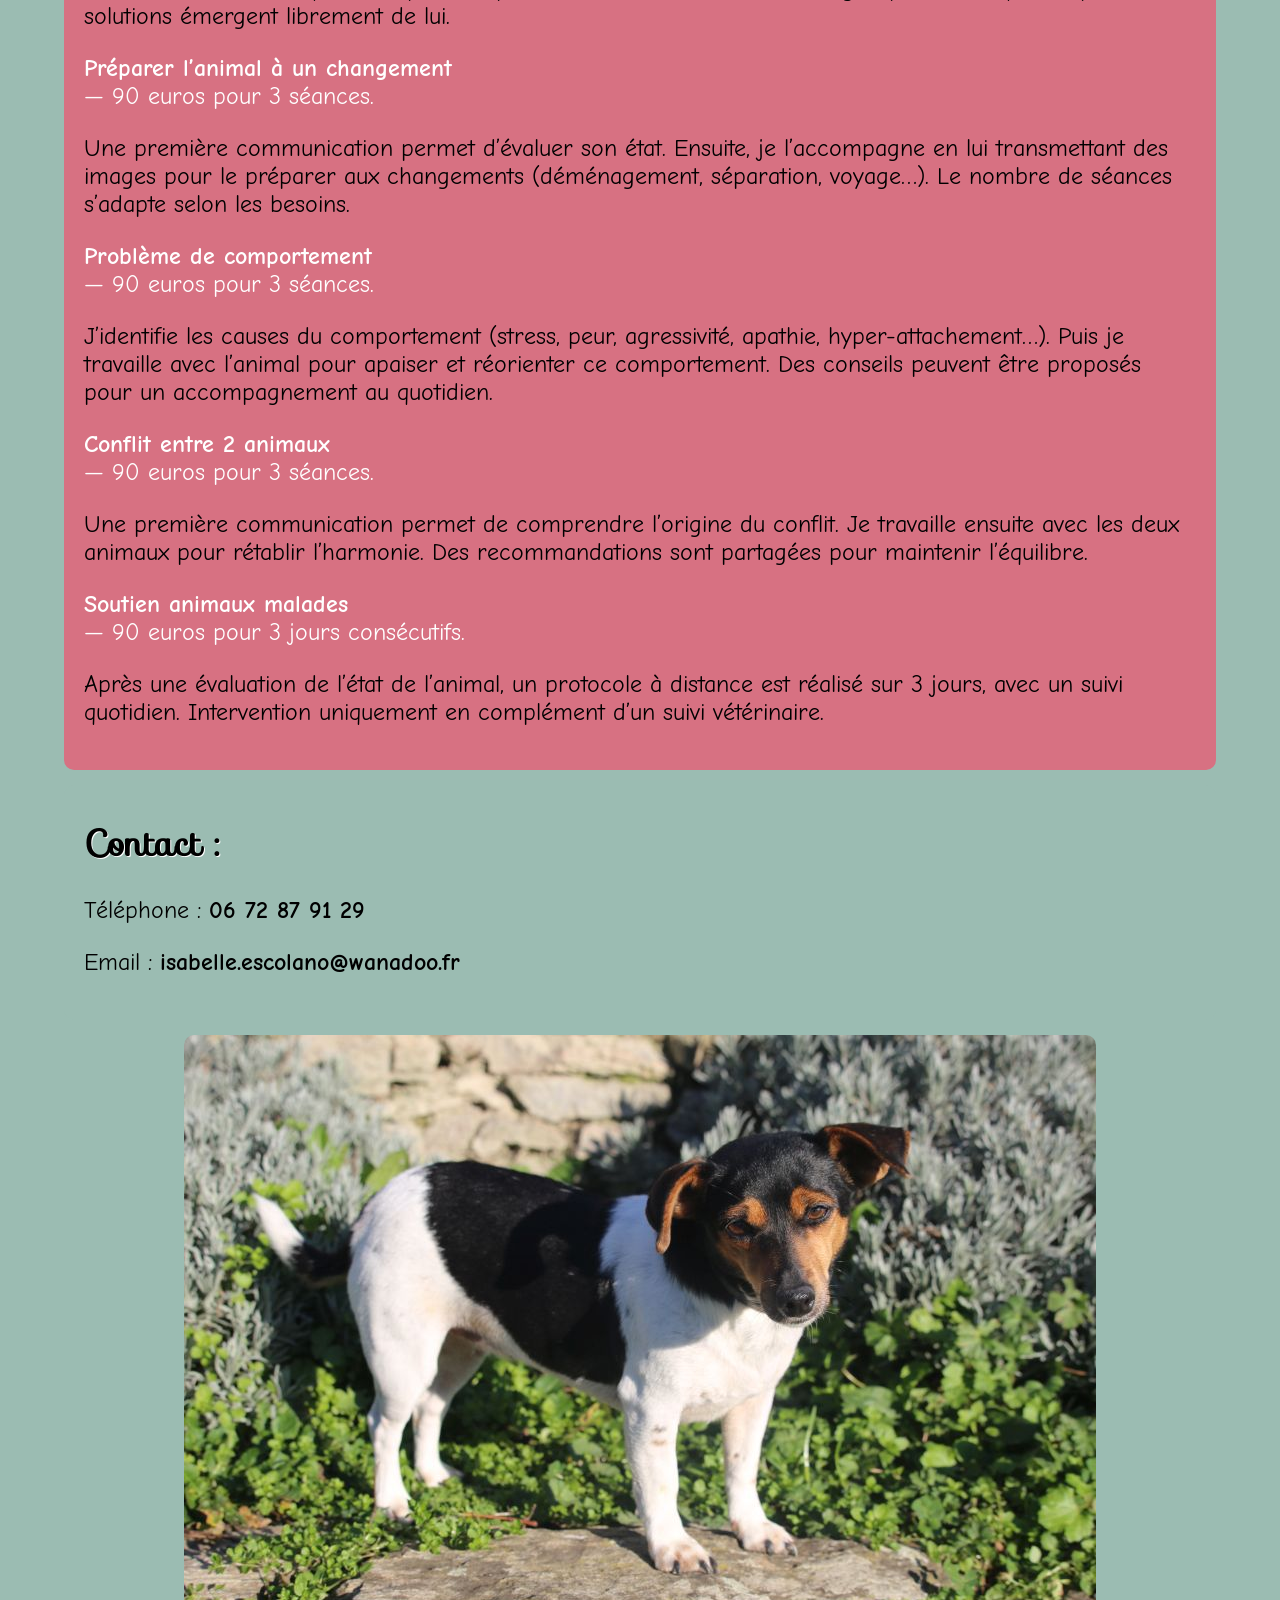
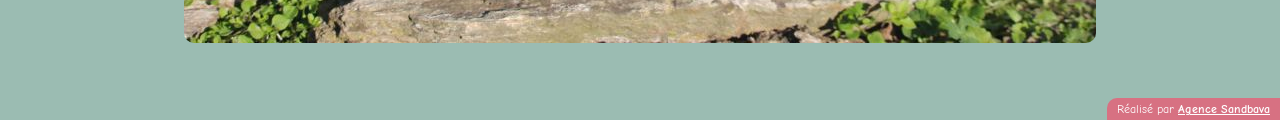
==== commit 4f3d2a7a: "Changes on 2 pages" ====
--- a/communication-animale/index.html
+++ b/communication-animale/index.html
@@ -77,15 +77,15 @@
             </section>
             <section class="p-20 red-light-bg rounded-corners">
                 <h2 class="my-10">Les tarifs :</h2>
-                <p class="color-white"><span class="bold">Communication libre</span> — 75 euros</p>
+                <p class="color-white"><span class="bold">Communication libre</span></br> — 75 euros pour 1 séance.</p>
                 <p>Communication sans questions pour ne pas influencer l’animal. Les messages, problématiques et pistes de solutions émergent librement de lui.</p>
-                <p class="color-white"><span class="bold">Préparer l’animal à un changement</span> — 90 euros — 3 séances</p>
+                <p class="color-white"><span class="bold">Préparer l’animal à un changement</span></br> — 90 euros pour 3 séances.</p>
                 <p>Une première communication permet d’évaluer son état. Ensuite, je l’accompagne en lui transmettant des images pour le préparer aux changements (déménagement, séparation, voyage…). Le nombre de séances s’adapte selon les besoins.</p>
-                <p class="color-white"><span class="bold">Problème de comportement </span> — 90 euros — 3 séances</p>
+                <p class="color-white"><span class="bold">Problème de comportement </span></br> — 90 euros pour 3 séances.</p>
                 <p>J’identifie les causes du comportement (stress, peur, agressivité, apathie, hyper-attachement…). Puis je travaille avec l’animal pour apaiser et réorienter ce comportement. Des conseils peuvent être proposés pour un accompagnement au quotidien.</p>
-                <p class="color-white"><span class="bold">Conflit entre 2 animaux</span> — 90 euros — 3 séances</p>
+                <p class="color-white"><span class="bold">Conflit entre 2 animaux</span></br> — 90 euros pour 3 séances.</p>
                 <p>Une première communication permet de comprendre l’origine du conflit. Je travaille ensuite avec les deux animaux pour rétablir l’harmonie. Des recommandations sont partagées pour maintenir l’équilibre.</p>
-                <p class="color-white"><span class="bold">Soutien animaux malades</span> — 90 euros — 3 jours consécutifs</p>
+                <p class="color-white"><span class="bold">Soutien animaux malades</span></br> — 90 euros pour 3 jours consécutifs.</p>
                 <p>Après une évaluation de l’état de l’animal, un protocole à distance est réalisé sur 3 jours, avec un suivi quotidien. Intervention uniquement en complément d’un suivi vétérinaire.</p>
             </section>
             <section class="p-20 green-bg rounded-corners">
--- a/css/style.css
+++ b/css/style.css
@@ -140,6 +140,11 @@
     vertical-align: bottom;
 }
 
+.justify-content-center {
+    display: flex;
+    align-items: center;     /* vertical */
+}
+
 .rounded-corners {
     border-radius: 10px;
 }
@@ -219,7 +224,7 @@
 
 .gradient-light-to-normal-green-bg {
     background: var(--color-light-green);
-    background: linear-gradient(0deg, var(--color-light-green) 0%, var(--color-green) 100%);
+    background: linear-gradient(180deg, var(--color-light-green) 0%, var(--color-green) 100%);
 }
 
 .gradient-dark-to-light-green-bg {
@@ -277,8 +282,8 @@
     float: left;
 }
 
-.active-zone {
-    /*cursor: pointer;*/
+.line-height-70 {
+    line-height: 70px;
 }
 
 .btn {
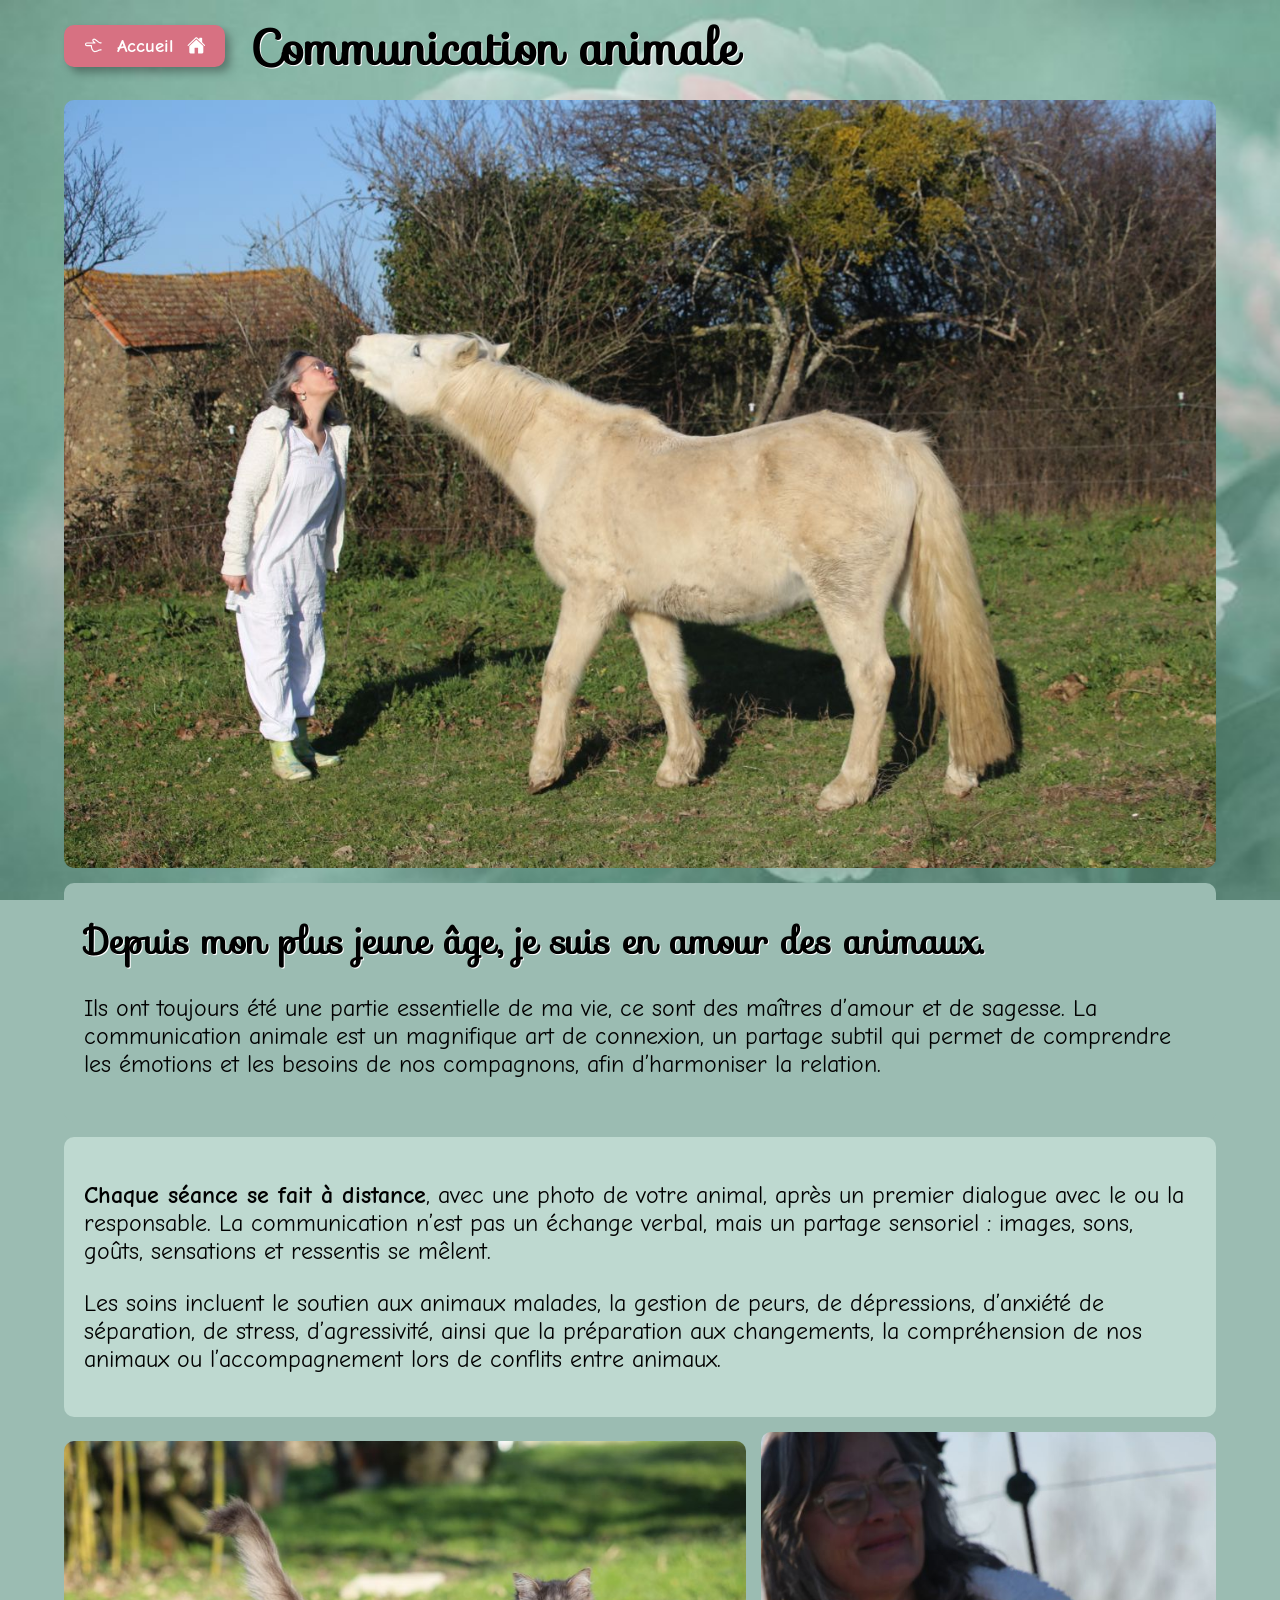
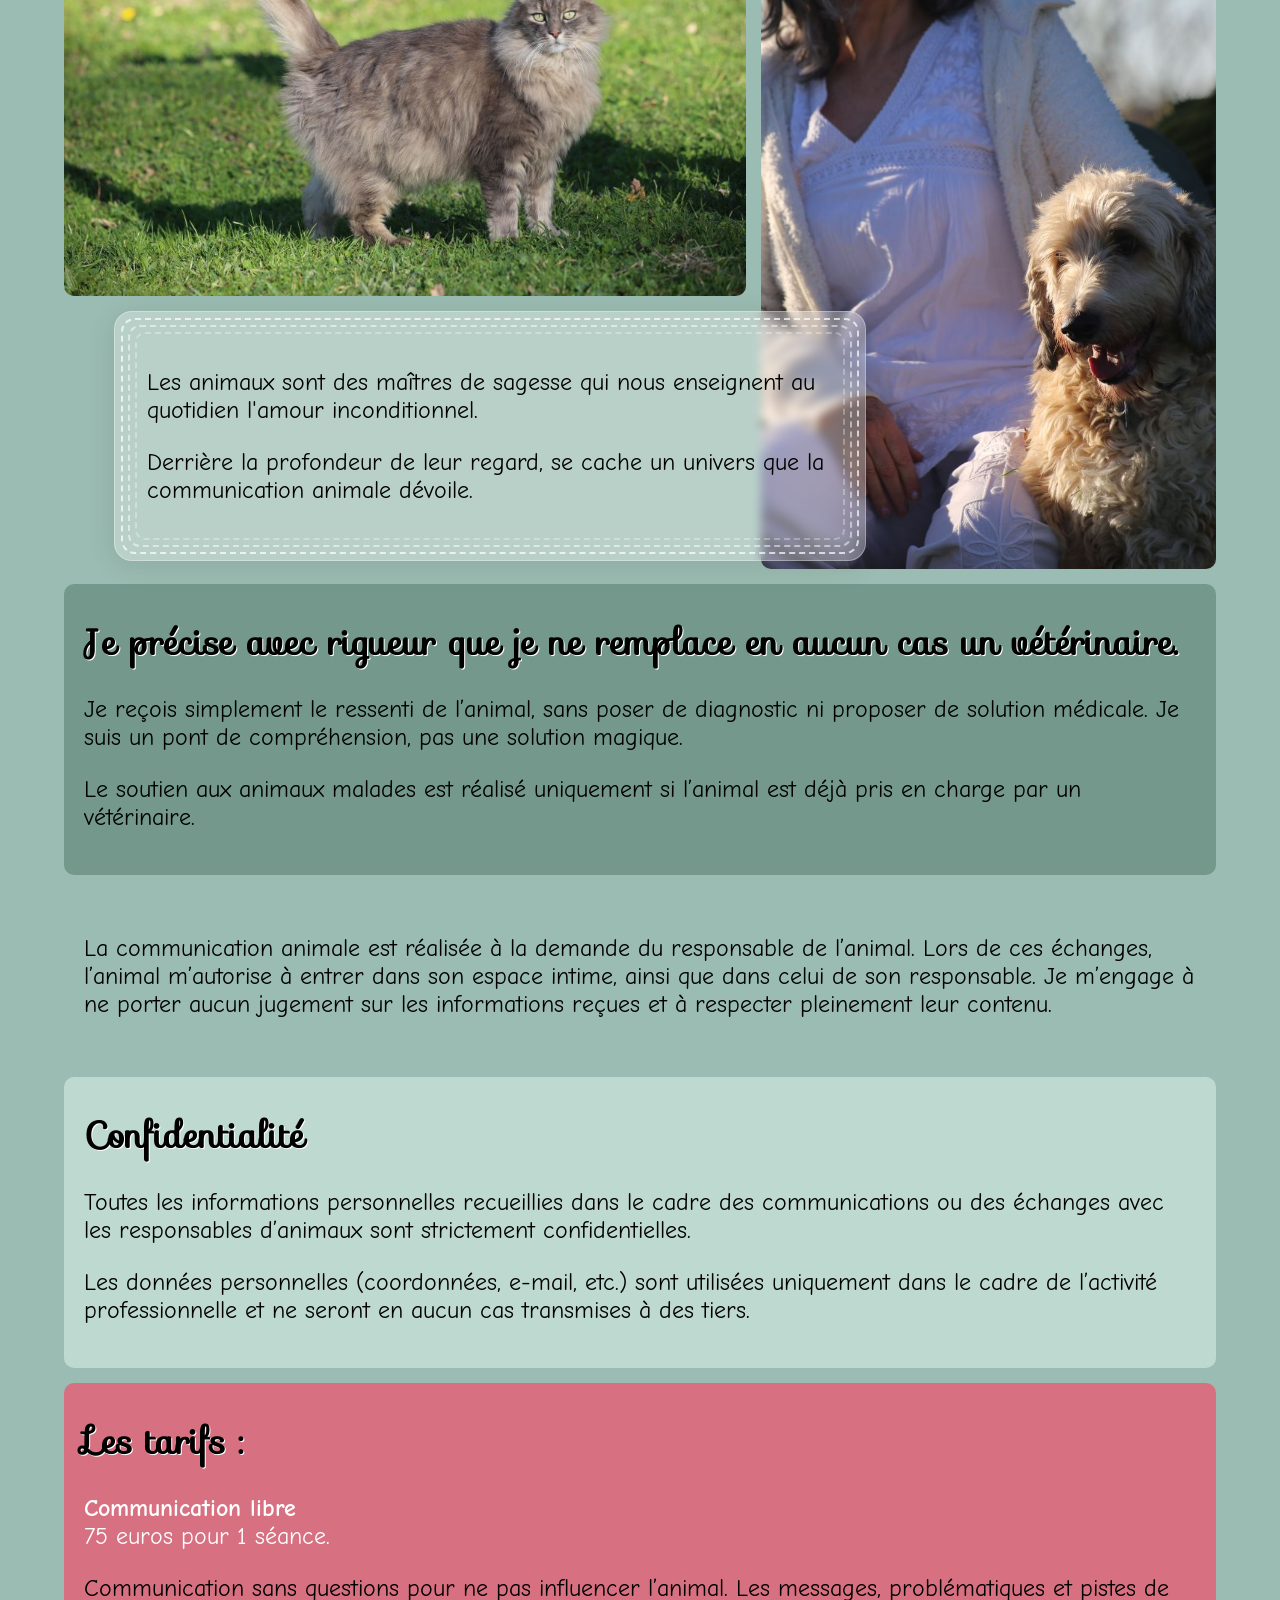
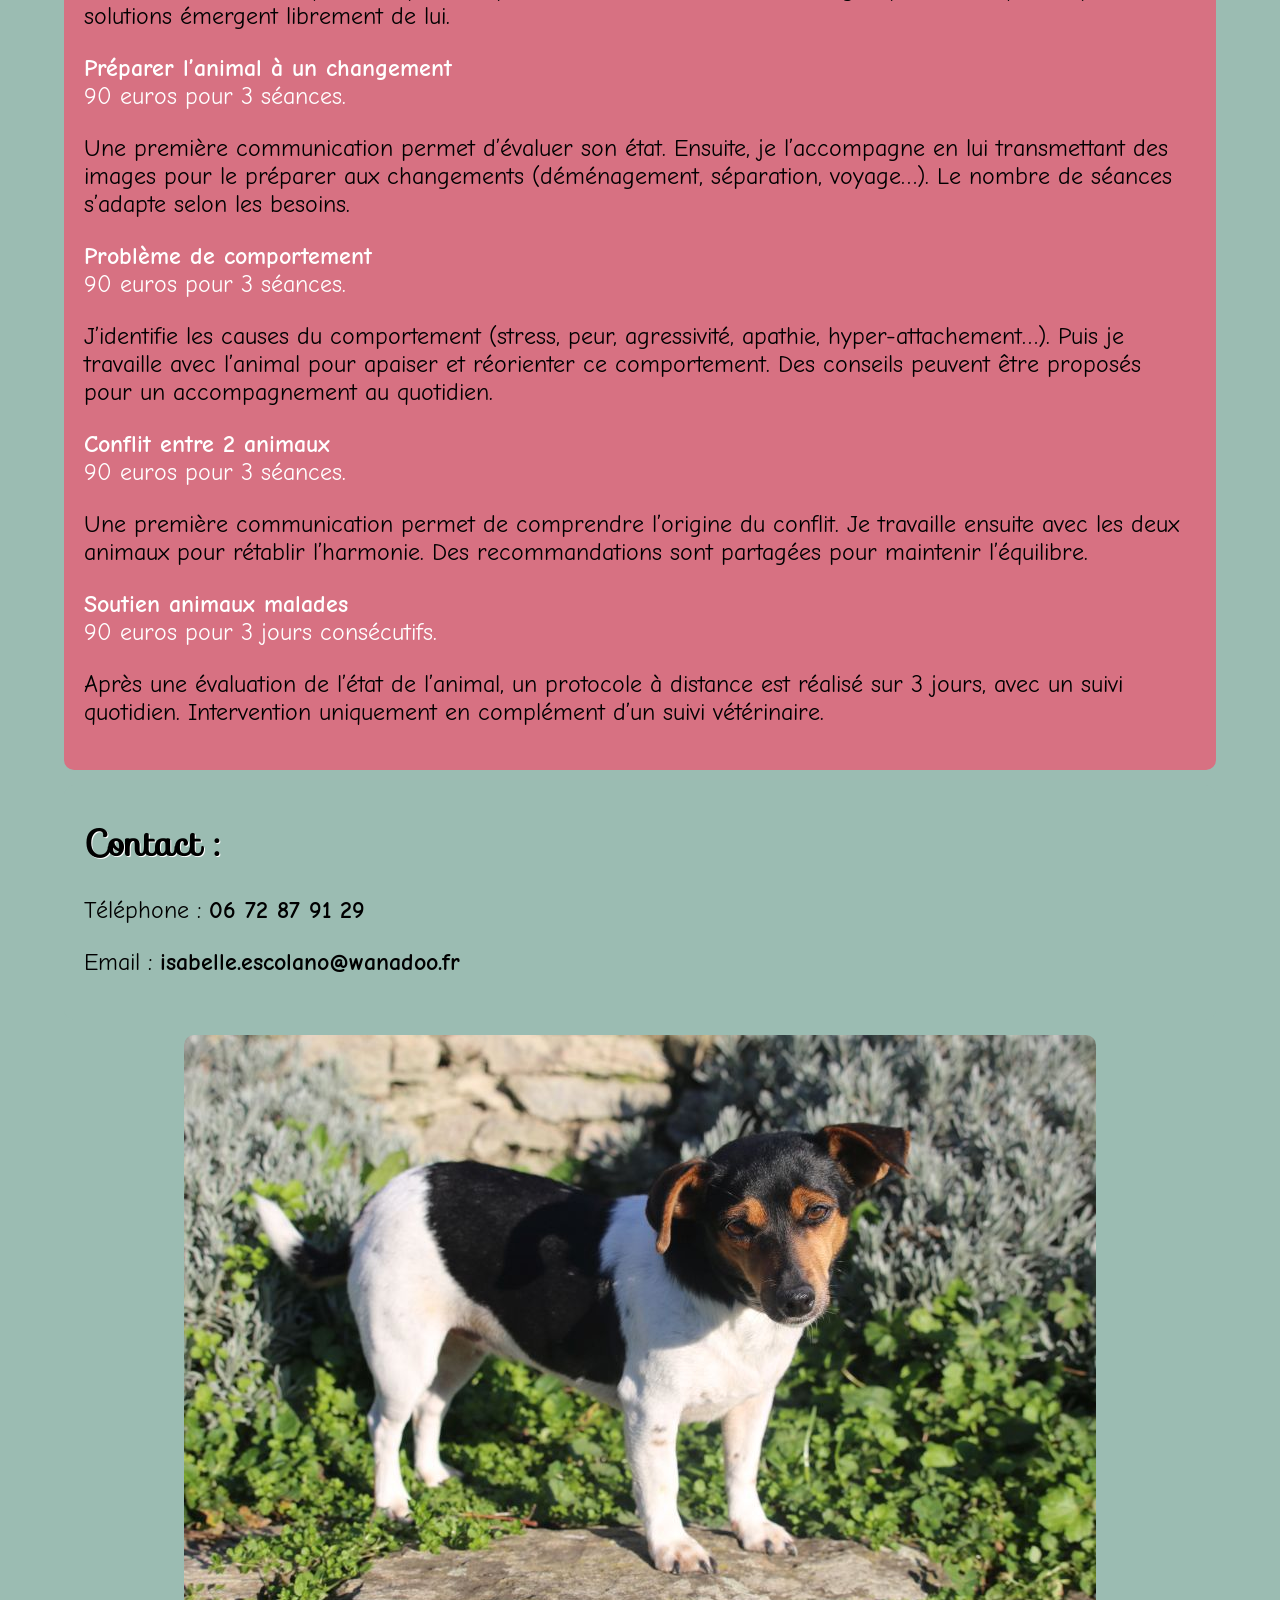
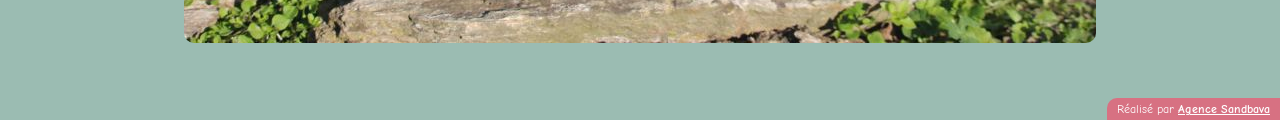
==== commit 778380cf: "delete — symbols on Communication animale prices" ====
--- a/communication-animale/index.html
+++ b/communication-animale/index.html
@@ -4,6 +4,8 @@
     <meta charset="UTF-8">
     <meta name="viewport" content="width=device-width, initial-scale=1.0">
     <title>Communication Animale :: Isabelle</title>
+    <meta name="description" content="La communication animale à lieu uniquement en distanciel pour résoudre différentes problématiques ou apprendre à connaître votre compagnon animal.">
+    <meta name="keywords" content="isabelle, soins, soins energétiques, communication animale, animal">
     <link rel="stylesheet" href="../css/style.css">
 
     <!-- Matomo -->
@@ -77,15 +79,15 @@
             </section>
             <section class="p-20 red-light-bg rounded-corners">
                 <h2 class="my-10">Les tarifs :</h2>
-                <p class="color-white"><span class="bold">Communication libre</span></br> — 75 euros pour 1 séance.</p>
+                <p class="color-white"><span class="bold">Communication libre</span></br>75 euros pour 1 séance.</p>
                 <p>Communication sans questions pour ne pas influencer l’animal. Les messages, problématiques et pistes de solutions émergent librement de lui.</p>
-                <p class="color-white"><span class="bold">Préparer l’animal à un changement</span></br> — 90 euros pour 3 séances.</p>
+                <p class="color-white"><span class="bold">Préparer l’animal à un changement</span></br>90 euros pour 3 séances.</p>
                 <p>Une première communication permet d’évaluer son état. Ensuite, je l’accompagne en lui transmettant des images pour le préparer aux changements (déménagement, séparation, voyage…). Le nombre de séances s’adapte selon les besoins.</p>
-                <p class="color-white"><span class="bold">Problème de comportement </span></br> — 90 euros pour 3 séances.</p>
+                <p class="color-white"><span class="bold">Problème de comportement </span></br>90 euros pour 3 séances.</p>
                 <p>J’identifie les causes du comportement (stress, peur, agressivité, apathie, hyper-attachement…). Puis je travaille avec l’animal pour apaiser et réorienter ce comportement. Des conseils peuvent être proposés pour un accompagnement au quotidien.</p>
-                <p class="color-white"><span class="bold">Conflit entre 2 animaux</span></br> — 90 euros pour 3 séances.</p>
+                <p class="color-white"><span class="bold">Conflit entre 2 animaux</span></br>90 euros pour 3 séances.</p>
                 <p>Une première communication permet de comprendre l’origine du conflit. Je travaille ensuite avec les deux animaux pour rétablir l’harmonie. Des recommandations sont partagées pour maintenir l’équilibre.</p>
-                <p class="color-white"><span class="bold">Soutien animaux malades</span></br> — 90 euros pour 3 jours consécutifs.</p>
+                <p class="color-white"><span class="bold">Soutien animaux malades</span></br>90 euros pour 3 jours consécutifs.</p>
                 <p>Après une évaluation de l’état de l’animal, un protocole à distance est réalisé sur 3 jours, avec un suivi quotidien. Intervention uniquement en complément d’un suivi vétérinaire.</p>
             </section>
             <section class="p-20 green-bg rounded-corners">
--- a/css/style.css
+++ b/css/style.css
@@ -132,6 +132,15 @@
     margin-bottom: 15px;
 }
 
+.mx-auto {
+    margin-left: auto;
+    margin-right: auto;
+}
+
+.d-block {
+    display: block;
+}
+
 .text-align-center {
     text-align: center;
 }
